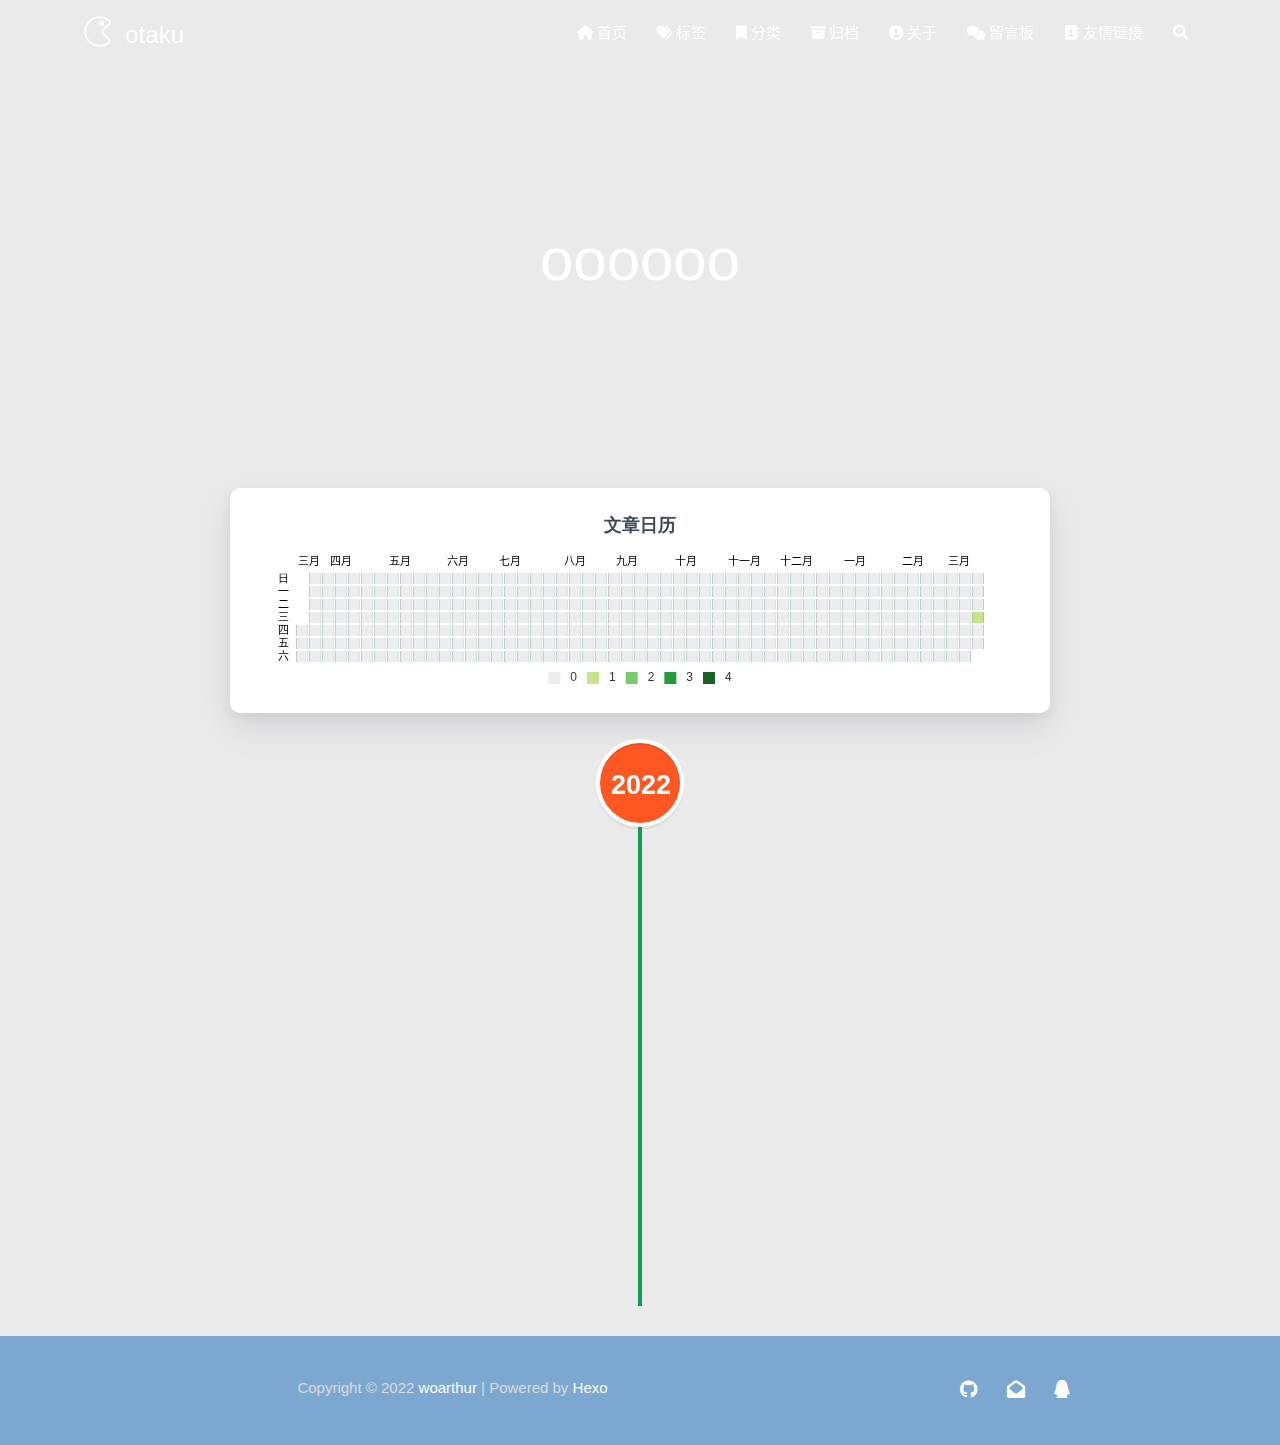
==== archives/2022/index.html @ 7a1c5acf "Site updated: 2022-03-25 01:30:58" ====
<!DOCTYPE HTML>
<html lang="zh-CN">


<head>
    <meta charset="utf-8">
    <meta name="keywords" content="归档: 2022, otaku">
    <meta name="description" content="otaku">
    <meta http-equiv="X-UA-Compatible" content="IE=edge">
    <meta name="viewport" content="width=device-width, initial-scale=1.0, user-scalable=no">
    <meta name="renderer" content="webkit|ie-stand|ie-comp">
    <meta name="mobile-web-app-capable" content="yes">
    <meta name="format-detection" content="telephone=no">
    <meta name="apple-mobile-web-app-capable" content="yes">
    <meta name="apple-mobile-web-app-status-bar-style" content="black-translucent">
    <meta name="referrer" content="no-referrer-when-downgrade">
    <!-- Global site tag (gtag.js) - Google Analytics -->


    <title>归档: 2022 | otaku</title>
    <link rel="icon" type="image/png" href="/favicon.png">

    <link rel="stylesheet" type="text/css" href="/libs/awesome/css/all.min.css">
    <link rel="stylesheet" type="text/css" href="/libs/materialize/materialize.min.css">
    <link rel="stylesheet" type="text/css" href="/libs/aos/aos.css">
    <link rel="stylesheet" type="text/css" href="/libs/animate/animate.min.css">
    <link rel="stylesheet" type="text/css" href="/libs/lightGallery/css/lightgallery.min.css">
    <link rel="stylesheet" type="text/css" href="/css/matery.css">
    <link rel="stylesheet" type="text/css" href="/css/my.css">

    <script src="/libs/jquery/jquery-3.6.0.min.js"></script>

<meta name="generator" content="Hexo 6.1.0"></head>




<body>
    <header class="navbar-fixed">
    <nav id="headNav" class="bg-color nav-transparent">
        <div id="navContainer" class="nav-wrapper container">
            <div class="brand-logo">
                <a href="/" class="waves-effect waves-light">
                    
                    <img src="/medias/logo.png" class="logo-img" alt="LOGO">
                    
                    <span class="logo-span">otaku</span>
                </a>
            </div>
            

<a href="#" data-target="mobile-nav" class="sidenav-trigger button-collapse"><i class="fas fa-bars"></i></a>

<ul class="right nav-menu">
  
  <li class="hide-on-med-and-down nav-item">
    
    <a href="/" class="waves-effect waves-light">
      
      <i class="fas fa-home" style="zoom: 0.6;"></i>
      
      <span>首页</span>
    </a>
    
  </li>
  
  <li class="hide-on-med-and-down nav-item">
    
    <a href="/tags" class="waves-effect waves-light">
      
      <i class="fas fa-tags" style="zoom: 0.6;"></i>
      
      <span>标签</span>
    </a>
    
  </li>
  
  <li class="hide-on-med-and-down nav-item">
    
    <a href="/categories" class="waves-effect waves-light">
      
      <i class="fas fa-bookmark" style="zoom: 0.6;"></i>
      
      <span>分类</span>
    </a>
    
  </li>
  
  <li class="hide-on-med-and-down nav-item">
    
    <a href="/archives" class="waves-effect waves-light">
      
      <i class="fas fa-archive" style="zoom: 0.6;"></i>
      
      <span>归档</span>
    </a>
    
  </li>
  
  <li class="hide-on-med-and-down nav-item">
    
    <a href="/about" class="waves-effect waves-light">
      
      <i class="fas fa-user-circle" style="zoom: 0.6;"></i>
      
      <span>关于</span>
    </a>
    
  </li>
  
  <li class="hide-on-med-and-down nav-item">
    
    <a href="/contact" class="waves-effect waves-light">
      
      <i class="fas fa-comments" style="zoom: 0.6;"></i>
      
      <span>留言板</span>
    </a>
    
  </li>
  
  <li class="hide-on-med-and-down nav-item">
    
    <a href="/friends" class="waves-effect waves-light">
      
      <i class="fas fa-address-book" style="zoom: 0.6;"></i>
      
      <span>友情链接</span>
    </a>
    
  </li>
  
  <li>
    <a href="#searchModal" class="modal-trigger waves-effect waves-light">
      <i id="searchIcon" class="fas fa-search" title="搜索" style="zoom: 0.85;"></i>
    </a>
  </li>
</ul>


<div id="mobile-nav" class="side-nav sidenav">

    <div class="mobile-head bg-color">
        
        <img src="/medias/logo.png" class="logo-img circle responsive-img">
        
        <div class="logo-name">otaku</div>
        <div class="logo-desc">
            
            Never really desperate, only the lost of the soul.
            
        </div>
    </div>

    <ul class="menu-list mobile-menu-list">
        
        <li class="m-nav-item">
	  
		<a href="/" class="waves-effect waves-light">
			
			    <i class="fa-fw fas fa-home"></i>
			
			首页
		</a>
          
        </li>
        
        <li class="m-nav-item">
	  
		<a href="/tags" class="waves-effect waves-light">
			
			    <i class="fa-fw fas fa-tags"></i>
			
			标签
		</a>
          
        </li>
        
        <li class="m-nav-item">
	  
		<a href="/categories" class="waves-effect waves-light">
			
			    <i class="fa-fw fas fa-bookmark"></i>
			
			分类
		</a>
          
        </li>
        
        <li class="m-nav-item">
	  
		<a href="/archives" class="waves-effect waves-light">
			
			    <i class="fa-fw fas fa-archive"></i>
			
			归档
		</a>
          
        </li>
        
        <li class="m-nav-item">
	  
		<a href="/about" class="waves-effect waves-light">
			
			    <i class="fa-fw fas fa-user-circle"></i>
			
			关于
		</a>
          
        </li>
        
        <li class="m-nav-item">
	  
		<a href="/contact" class="waves-effect waves-light">
			
			    <i class="fa-fw fas fa-comments"></i>
			
			留言板
		</a>
          
        </li>
        
        <li class="m-nav-item">
	  
		<a href="/friends" class="waves-effect waves-light">
			
			    <i class="fa-fw fas fa-address-book"></i>
			
			友情链接
		</a>
          
        </li>
        
        
        <li><div class="divider"></div></li>
        <li>
            <a href="https://github.com/blinkfox/hexo-theme-matery" class="waves-effect waves-light" target="_blank">
                <i class="fab fa-github-square fa-fw"></i>Fork Me
            </a>
        </li>
        
    </ul>
</div>


        </div>

        
            <style>
    .nav-transparent .github-corner {
        display: none !important;
    }

    .github-corner {
        position: absolute;
        z-index: 10;
        top: 0;
        right: 0;
        border: 0;
        transform: scale(1.1);
    }

    .github-corner svg {
        color: #0f9d58;
        fill: #fff;
        height: 64px;
        width: 64px;
    }

    .github-corner:hover .octo-arm {
        animation: a 0.56s ease-in-out;
    }

    .github-corner .octo-arm {
        animation: none;
    }

    @keyframes a {
        0%,
        to {
            transform: rotate(0);
        }
        20%,
        60% {
            transform: rotate(-25deg);
        }
        40%,
        80% {
            transform: rotate(10deg);
        }
    }
</style>

<a href="https://github.com/blinkfox/hexo-theme-matery" class="github-corner tooltipped hide-on-med-and-down" target="_blank"
   data-tooltip="Fork Me" data-position="left" data-delay="50">
    <svg viewBox="0 0 250 250" aria-hidden="true">
        <path d="M0,0 L115,115 L130,115 L142,142 L250,250 L250,0 Z"></path>
        <path d="M128.3,109.0 C113.8,99.7 119.0,89.6 119.0,89.6 C122.0,82.7 120.5,78.6 120.5,78.6 C119.2,72.0 123.4,76.3 123.4,76.3 C127.3,80.9 125.5,87.3 125.5,87.3 C122.9,97.6 130.6,101.9 134.4,103.2"
              fill="currentColor" style="transform-origin: 130px 106px;" class="octo-arm"></path>
        <path d="M115.0,115.0 C114.9,115.1 118.7,116.5 119.8,115.4 L133.7,101.6 C136.9,99.2 139.9,98.4 142.2,98.6 C133.8,88.0 127.5,74.4 143.8,58.0 C148.5,53.4 154.0,51.2 159.7,51.0 C160.3,49.4 163.2,43.6 171.4,40.1 C171.4,40.1 176.1,42.5 178.8,56.2 C183.1,58.6 187.2,61.8 190.9,65.4 C194.5,69.0 197.7,73.2 200.1,77.6 C213.8,80.2 216.3,84.9 216.3,84.9 C212.7,93.1 206.9,96.0 205.4,96.6 C205.1,102.4 203.0,107.8 198.3,112.5 C181.9,128.9 168.3,122.5 157.7,114.1 C157.9,116.9 156.7,120.9 152.7,124.9 L141.0,136.5 C139.8,137.7 141.6,141.9 141.8,141.8 Z"
              fill="currentColor" class="octo-body"></path>
    </svg>
</a>
        
    </nav>

</header>

    <div class="bg-cover pd-header about-cover">
    <div class="container">
    <div class="row">
    <div class="col s10 offset-s1 m8 offset-m2 l8 offset-l2">
        <div class="brand">
            <div class="title center-align">
                
                oooooo
                
            </div>

            <div class="description center-align">
                
                <span id="subtitle"></span>
                <script src="https://cdn.jsdelivr.net/npm/typed.js@2.0.11"></script>
                <script>
                    var typed = new Typed("#subtitle", {
                        strings: [ 
                            
                                "相信的心就是你的魔法",
                            
                                "信じる心があなたの魔法",
                            
                        ],
                        startDelay: 300,
                        typeSpeed: 100,
                        loop: true,
                        backSpeed: 50,
                        showCursor: true
                    });
                </script>
                
            </div>
        </div>
    </div>
</div>


<script>
    // 每天切换 banner 图.  Switch banner image every day.
    var bannerUrl = "/medias/banner/" + new Date().getDay() + '.png';
    $('.bg-cover').css('background-image', 'url(' + bannerUrl + ')');
</script>


    </div>
</div>

<main class="content">

    
    <div class="container archive-calendar">
    <div class="card">
        <div id="post-calendar" class="card-content"></div>
    </div>
</div>

<script type="text/javascript" src="/libs/echarts/echarts.min.js"></script>
<script type="text/javascript">
    let myChart = echarts.init(document.getElementById('post-calendar'));

    

    let option = {
        title: {
            top: 0,
            text: '文章日历',
            left: 'center',
            textStyle: {
                color: '#3C4858'
            }
        },
        tooltip: {
            padding: 10,
            backgroundColor: '#555',
            borderColor: '#777',
            borderWidth: 1,
            formatter: function (obj) {
                var value = obj.value;
                return '<div style="font-size: 14px;">' + value[0] + '：' + value[1] + '</div>';
            }
        },
        visualMap: {
            show: true,
            showLabel: true,
            categories: [0, 1, 2, 3, 4],
            calculable: true,
            inRange: {
                symbol: 'rect',
                color: ['#ebedf0', '#c6e48b', '#7bc96f', '#239a3b', '#196127']
            },
            itemWidth: 12,
            itemHeight: 12,
            orient: 'horizontal',
            left: 'center',
            bottom: 0
        },
        calendar: [{
            left: 'center',
            range: ["2021-03-25", "2022-03-25"],
            cellSize: [13, 13],
            splitLine: {
                show: false
            },
            itemStyle: {
                color: '#196127',
                borderColor: '#fff',
                borderWidth: 2
            },
            yearLabel: {
                show: false
            },
            monthLabel: {
                nameMap: 'cn',
                fontSize: 11
            },
            dayLabel: {
                formatter: '{start}  1st',
                nameMap: 'cn',
                fontSize: 11
            }
        }],
        series: [{
            type: 'heatmap',
            coordinateSystem: 'calendar',
            calendarIndex: 0,
            data: [["2021-03-25", 0], ["2021-03-26", 0], ["2021-03-27", 0], ["2021-03-28", 0], ["2021-03-29", 0], ["2021-03-30", 0], ["2021-03-31", 0], ["2021-04-01", 0], ["2021-04-02", 0], ["2021-04-03", 0], ["2021-04-04", 0], ["2021-04-05", 0], ["2021-04-06", 0], ["2021-04-07", 0], ["2021-04-08", 0], ["2021-04-09", 0], ["2021-04-10", 0], ["2021-04-11", 0], ["2021-04-12", 0], ["2021-04-13", 0], ["2021-04-14", 0], ["2021-04-15", 0], ["2021-04-16", 0], ["2021-04-17", 0], ["2021-04-18", 0], ["2021-04-19", 0], ["2021-04-20", 0], ["2021-04-21", 0], ["2021-04-22", 0], ["2021-04-23", 0], ["2021-04-24", 0], ["2021-04-25", 0], ["2021-04-26", 0], ["2021-04-27", 0], ["2021-04-28", 0], ["2021-04-29", 0], ["2021-04-30", 0], ["2021-05-01", 0], ["2021-05-02", 0], ["2021-05-03", 0], ["2021-05-04", 0], ["2021-05-05", 0], ["2021-05-06", 0], ["2021-05-07", 0], ["2021-05-08", 0], ["2021-05-09", 0], ["2021-05-10", 0], ["2021-05-11", 0], ["2021-05-12", 0], ["2021-05-13", 0], ["2021-05-14", 0], ["2021-05-15", 0], ["2021-05-16", 0], ["2021-05-17", 0], ["2021-05-18", 0], ["2021-05-19", 0], ["2021-05-20", 0], ["2021-05-21", 0], ["2021-05-22", 0], ["2021-05-23", 0], ["2021-05-24", 0], ["2021-05-25", 0], ["2021-05-26", 0], ["2021-05-27", 0], ["2021-05-28", 0], ["2021-05-29", 0], ["2021-05-30", 0], ["2021-05-31", 0], ["2021-06-01", 0], ["2021-06-02", 0], ["2021-06-03", 0], ["2021-06-04", 0], ["2021-06-05", 0], ["2021-06-06", 0], ["2021-06-07", 0], ["2021-06-08", 0], ["2021-06-09", 0], ["2021-06-10", 0], ["2021-06-11", 0], ["2021-06-12", 0], ["2021-06-13", 0], ["2021-06-14", 0], ["2021-06-15", 0], ["2021-06-16", 0], ["2021-06-17", 0], ["2021-06-18", 0], ["2021-06-19", 0], ["2021-06-20", 0], ["2021-06-21", 0], ["2021-06-22", 0], ["2021-06-23", 0], ["2021-06-24", 0], ["2021-06-25", 0], ["2021-06-26", 0], ["2021-06-27", 0], ["2021-06-28", 0], ["2021-06-29", 0], ["2021-06-30", 0], ["2021-07-01", 0], ["2021-07-02", 0], ["2021-07-03", 0], ["2021-07-04", 0], ["2021-07-05", 0], ["2021-07-06", 0], ["2021-07-07", 0], ["2021-07-08", 0], ["2021-07-09", 0], ["2021-07-10", 0], ["2021-07-11", 0], ["2021-07-12", 0], ["2021-07-13", 0], ["2021-07-14", 0], ["2021-07-15", 0], ["2021-07-16", 0], ["2021-07-17", 0], ["2021-07-18", 0], ["2021-07-19", 0], ["2021-07-20", 0], ["2021-07-21", 0], ["2021-07-22", 0], ["2021-07-23", 0], ["2021-07-24", 0], ["2021-07-25", 0], ["2021-07-26", 0], ["2021-07-27", 0], ["2021-07-28", 0], ["2021-07-29", 0], ["2021-07-30", 0], ["2021-07-31", 0], ["2021-08-01", 0], ["2021-08-02", 0], ["2021-08-03", 0], ["2021-08-04", 0], ["2021-08-05", 0], ["2021-08-06", 0], ["2021-08-07", 0], ["2021-08-08", 0], ["2021-08-09", 0], ["2021-08-10", 0], ["2021-08-11", 0], ["2021-08-12", 0], ["2021-08-13", 0], ["2021-08-14", 0], ["2021-08-15", 0], ["2021-08-16", 0], ["2021-08-17", 0], ["2021-08-18", 0], ["2021-08-19", 0], ["2021-08-20", 0], ["2021-08-21", 0], ["2021-08-22", 0], ["2021-08-23", 0], ["2021-08-24", 0], ["2021-08-25", 0], ["2021-08-26", 0], ["2021-08-27", 0], ["2021-08-28", 0], ["2021-08-29", 0], ["2021-08-30", 0], ["2021-08-31", 0], ["2021-09-01", 0], ["2021-09-02", 0], ["2021-09-03", 0], ["2021-09-04", 0], ["2021-09-05", 0], ["2021-09-06", 0], ["2021-09-07", 0], ["2021-09-08", 0], ["2021-09-09", 0], ["2021-09-10", 0], ["2021-09-11", 0], ["2021-09-12", 0], ["2021-09-13", 0], ["2021-09-14", 0], ["2021-09-15", 0], ["2021-09-16", 0], ["2021-09-17", 0], ["2021-09-18", 0], ["2021-09-19", 0], ["2021-09-20", 0], ["2021-09-21", 0], ["2021-09-22", 0], ["2021-09-23", 0], ["2021-09-24", 0], ["2021-09-25", 0], ["2021-09-26", 0], ["2021-09-27", 0], ["2021-09-28", 0], ["2021-09-29", 0], ["2021-09-30", 0], ["2021-10-01", 0], ["2021-10-02", 0], ["2021-10-03", 0], ["2021-10-04", 0], ["2021-10-05", 0], ["2021-10-06", 0], ["2021-10-07", 0], ["2021-10-08", 0], ["2021-10-09", 0], ["2021-10-10", 0], ["2021-10-11", 0], ["2021-10-12", 0], ["2021-10-13", 0], ["2021-10-14", 0], ["2021-10-15", 0], ["2021-10-16", 0], ["2021-10-17", 0], ["2021-10-18", 0], ["2021-10-19", 0], ["2021-10-20", 0], ["2021-10-21", 0], ["2021-10-22", 0], ["2021-10-23", 0], ["2021-10-24", 0], ["2021-10-25", 0], ["2021-10-26", 0], ["2021-10-27", 0], ["2021-10-28", 0], ["2021-10-29", 0], ["2021-10-30", 0], ["2021-10-31", 0], ["2021-11-01", 0], ["2021-11-02", 0], ["2021-11-03", 0], ["2021-11-04", 0], ["2021-11-05", 0], ["2021-11-06", 0], ["2021-11-07", 0], ["2021-11-08", 0], ["2021-11-09", 0], ["2021-11-10", 0], ["2021-11-11", 0], ["2021-11-12", 0], ["2021-11-13", 0], ["2021-11-14", 0], ["2021-11-15", 0], ["2021-11-16", 0], ["2021-11-17", 0], ["2021-11-18", 0], ["2021-11-19", 0], ["2021-11-20", 0], ["2021-11-21", 0], ["2021-11-22", 0], ["2021-11-23", 0], ["2021-11-24", 0], ["2021-11-25", 0], ["2021-11-26", 0], ["2021-11-27", 0], ["2021-11-28", 0], ["2021-11-29", 0], ["2021-11-30", 0], ["2021-12-01", 0], ["2021-12-02", 0], ["2021-12-03", 0], ["2021-12-04", 0], ["2021-12-05", 0], ["2021-12-06", 0], ["2021-12-07", 0], ["2021-12-08", 0], ["2021-12-09", 0], ["2021-12-10", 0], ["2021-12-11", 0], ["2021-12-12", 0], ["2021-12-13", 0], ["2021-12-14", 0], ["2021-12-15", 0], ["2021-12-16", 0], ["2021-12-17", 0], ["2021-12-18", 0], ["2021-12-19", 0], ["2021-12-20", 0], ["2021-12-21", 0], ["2021-12-22", 0], ["2021-12-23", 0], ["2021-12-24", 0], ["2021-12-25", 0], ["2021-12-26", 0], ["2021-12-27", 0], ["2021-12-28", 0], ["2021-12-29", 0], ["2021-12-30", 0], ["2021-12-31", 0], ["2022-01-01", 0], ["2022-01-02", 0], ["2022-01-03", 0], ["2022-01-04", 0], ["2022-01-05", 0], ["2022-01-06", 0], ["2022-01-07", 0], ["2022-01-08", 0], ["2022-01-09", 0], ["2022-01-10", 0], ["2022-01-11", 0], ["2022-01-12", 0], ["2022-01-13", 0], ["2022-01-14", 0], ["2022-01-15", 0], ["2022-01-16", 0], ["2022-01-17", 0], ["2022-01-18", 0], ["2022-01-19", 0], ["2022-01-20", 0], ["2022-01-21", 0], ["2022-01-22", 0], ["2022-01-23", 0], ["2022-01-24", 0], ["2022-01-25", 0], ["2022-01-26", 0], ["2022-01-27", 0], ["2022-01-28", 0], ["2022-01-29", 0], ["2022-01-30", 0], ["2022-01-31", 0], ["2022-02-01", 0], ["2022-02-02", 0], ["2022-02-03", 0], ["2022-02-04", 0], ["2022-02-05", 0], ["2022-02-06", 0], ["2022-02-07", 0], ["2022-02-08", 0], ["2022-02-09", 0], ["2022-02-10", 0], ["2022-02-11", 0], ["2022-02-12", 0], ["2022-02-13", 0], ["2022-02-14", 0], ["2022-02-15", 0], ["2022-02-16", 0], ["2022-02-17", 0], ["2022-02-18", 0], ["2022-02-19", 0], ["2022-02-20", 0], ["2022-02-21", 0], ["2022-02-22", 0], ["2022-02-23", 0], ["2022-02-24", 0], ["2022-02-25", 0], ["2022-02-26", 0], ["2022-02-27", 0], ["2022-02-28", 0], ["2022-03-01", 0], ["2022-03-02", 0], ["2022-03-03", 0], ["2022-03-04", 0], ["2022-03-05", 0], ["2022-03-06", 0], ["2022-03-07", 0], ["2022-03-08", 0], ["2022-03-09", 0], ["2022-03-10", 0], ["2022-03-11", 0], ["2022-03-12", 0], ["2022-03-13", 0], ["2022-03-14", 0], ["2022-03-15", 0], ["2022-03-16", 0], ["2022-03-17", 0], ["2022-03-18", 0], ["2022-03-19", 0], ["2022-03-20", 0], ["2022-03-21", 0], ["2022-03-22", 0], ["2022-03-23", 1], ["2022-03-24", 0], ["2022-03-25", 0]]
        }]

    };

    myChart.setOption(option);
</script>

    

    

    <div id="cd-timeline" class="container">
        
        <div class="cd-timeline-block">

            
            
            
            <div class="cd-timeline-img year" data-aos="zoom-in-up">
                <a href="/archives/2022">2022</a>
            </div>
            

            
            
            
            <div class="cd-timeline-img month" data-aos="zoom-in-up">
                <a href="/archives/2022/03">03</a>
            </div>
            

            
            <div class="cd-timeline-img day" data-aos="zoom-in-up">
                <span>23</span>
            </div>
            <article class="cd-timeline-content" data-aos="fade-up">
                <div class="article col s12 m6">
                    <div class="card">
                        <a href="/2022/03/23/hello-world/">
                            <div class="card-image">
                                
                                
                                <img src="/medias/featureimages/12.png" class="responsive-img" alt="Hello World">
                                
                                <span class="card-title">Hello World</span>
                            </div>
                        </a>
                        <div class="card-content article-content">
                            <div class="summary block-with-text">
                                
                                    Welcome to Hexo! This is your very first post. Check documentation for more info. If you get any problems when using Hex
                                
                            </div>
                            <div class="publish-info">
                                <span class="publish-date">
                                    <i class="far fa-clock fa-fw icon-date"></i>2022-03-23
                                </span>
                                <span class="publish-author">
                                    
                                    <i class="fas fa-user fa-fw"></i>
                                    woarthur
                                    
                                </span>
                            </div>
                        </div>

                        
                    </div>
                </div>
            </article>
        </div>
        
    </div>

</main>




    <footer class="page-footer bg-color">
    
        <link rel="stylesheet" href="/libs/aplayer/APlayer.min.css">
<style>
    .aplayer .aplayer-lrc p {
        
        display: none;
        
        font-size: 12px;
        font-weight: 700;
        line-height: 16px !important;
    }

    .aplayer .aplayer-lrc p.aplayer-lrc-current {
        
        display: none;
        
        font-size: 15px;
        color: #42b983;
    }

    
    .aplayer.aplayer-fixed.aplayer-narrow .aplayer-body {
        left: -66px !important;
    }

    .aplayer.aplayer-fixed.aplayer-narrow .aplayer-body:hover {
        left: 0px !important;
    }

    
</style>
<div class="">
    
    <div class="row">
        <meting-js class="col l8 offset-l2 m10 offset-m1 s12"
                   server="netease"
                   type="playlist"
                   id="503838841"
                   fixed='true'
                   autoplay='false'
                   theme='#42b983'
                   loop='all'
                   order='random'
                   preload='auto'
                   volume='0.7'
                   list-folded='true'
        >
        </meting-js>
    </div>
</div>

<script src="/libs/aplayer/APlayer.min.js"></script>
<script src="/libs/aplayer/Meting.min.js"></script>

    

    <div class="container row center-align"
         style="margin-bottom: 0px !important;">
        <div class="col s12 m8 l8 copy-right">
            Copyright&nbsp;&copy;
            
                <span id="year">2022</span>
            
            <a href="/about" target="_blank">woarthur</a>
            |&nbsp;Powered by&nbsp;<a href="https://hexo.io/" target="_blank">Hexo</a>
            <br>

            
 
            <br>

            <!-- 运行天数提醒. -->
            
            <br>
            
        </div>
        <div class="col s12 m4 l4 social-link ">
    <a href="https://github.com/woarthur" class="tooltipped" target="_blank" data-tooltip="访问我的GitHub" data-position="top" data-delay="50">
        <i class="fab fa-github"></i>
    </a>



    <a href="mailto:20231106@buaa.edu.cn" class="tooltipped" target="_blank" data-tooltip="邮件联系我" data-position="top" data-delay="50">
        <i class="fas fa-envelope-open"></i>
    </a>







    <a href="tencent://AddContact/?fromId=50&fromSubId=1&subcmd=all&uin=3341540696" class="tooltipped" target="_blank" data-tooltip="QQ联系我: 3341540696" data-position="top" data-delay="50">
        <i class="fab fa-qq"></i>
    </a>







</div>
    </div>
</footer>

<div class="progress-bar"></div>


    <!-- 搜索遮罩框 -->
<div id="searchModal" class="modal">
    <div class="modal-content">
        <div class="search-header">
            <span class="title"><i class="fas fa-search"></i>&nbsp;&nbsp;搜索</span>
            <input type="search" id="searchInput" name="s" placeholder="请输入搜索的关键字"
                   class="search-input">
        </div>
        <div id="searchResult"></div>
    </div>
</div>

<script type="text/javascript">
$(function () {
    var searchFunc = function (path, search_id, content_id) {
        'use strict';
        $.ajax({
            url: path,
            dataType: "xml",
            success: function (xmlResponse) {
                // get the contents from search data
                var datas = $("entry", xmlResponse).map(function () {
                    return {
                        title: $("title", this).text(),
                        content: $("content", this).text(),
                        url: $("url", this).text()
                    };
                }).get();
                var $input = document.getElementById(search_id);
                var $resultContent = document.getElementById(content_id);
                $input.addEventListener('input', function () {
                    var str = '<ul class=\"search-result-list\">';
                    var keywords = this.value.trim().toLowerCase().split(/[\s\-]+/);
                    $resultContent.innerHTML = "";
                    if (this.value.trim().length <= 0) {
                        return;
                    }
                    // perform local searching
                    datas.forEach(function (data) {
                        var isMatch = true;
                        var data_title = data.title.trim().toLowerCase();
                        var data_content = data.content.trim().replace(/<[^>]+>/g, "").toLowerCase();
                        var data_url = data.url;
                        data_url = data_url.indexOf('/') === 0 ? data.url : '/' + data_url;
                        var index_title = -1;
                        var index_content = -1;
                        var first_occur = -1;
                        // only match artiles with not empty titles and contents
                        if (data_title !== '' && data_content !== '') {
                            keywords.forEach(function (keyword, i) {
                                index_title = data_title.indexOf(keyword);
                                index_content = data_content.indexOf(keyword);
                                if (index_title < 0 && index_content < 0) {
                                    isMatch = false;
                                } else {
                                    if (index_content < 0) {
                                        index_content = 0;
                                    }
                                    if (i === 0) {
                                        first_occur = index_content;
                                    }
                                }
                            });
                        }
                        // show search results
                        if (isMatch) {
                            str += "<li><a href='" + data_url + "' class='search-result-title'>" + data_title + "</a>";
                            var content = data.content.trim().replace(/<[^>]+>/g, "");
                            if (first_occur >= 0) {
                                // cut out 100 characters
                                var start = first_occur - 20;
                                var end = first_occur + 80;
                                if (start < 0) {
                                    start = 0;
                                }
                                if (start === 0) {
                                    end = 100;
                                }
                                if (end > content.length) {
                                    end = content.length;
                                }
                                var match_content = content.substr(start, end);
                                // highlight all keywords
                                keywords.forEach(function (keyword) {
                                    var regS = new RegExp(keyword, "gi");
                                    match_content = match_content.replace(regS, "<em class=\"search-keyword\">" + keyword + "</em>");
                                });

                                str += "<p class=\"search-result\">" + match_content + "...</p>"
                            }
                            str += "</li>";
                        }
                    });
                    str += "</ul>";
                    $resultContent.innerHTML = str;
                });
            }
        });
    };

    searchFunc('/search.xml', 'searchInput', 'searchResult');
});
</script>

    <!-- 回到顶部按钮 -->
<div id="backTop" class="top-scroll">
    <a class="btn-floating btn-large waves-effect waves-light" href="#!">
        <i class="fas fa-arrow-up"></i>
    </a>
</div>


    <script src="/libs/materialize/materialize.min.js"></script>
    <script src="/libs/masonry/masonry.pkgd.min.js"></script>
    <script src="/libs/aos/aos.js"></script>
    <script src="/libs/scrollprogress/scrollProgress.min.js"></script>
    <script src="/libs/lightGallery/js/lightgallery-all.min.js"></script>
    <script src="/js/matery.js"></script>

    

    

    <!-- 雪花特效 -->
    

    <!-- 鼠标星星特效 -->
    

     
        <script src="https://ssl.captcha.qq.com/TCaptcha.js"></script>
        <script src="/libs/others/TencentCaptcha.js"></script>
        <button id="TencentCaptcha" data-appid="xxxxxxxxxx" data-cbfn="callback" type="button" hidden></button>
    

    <!-- Baidu Analytics -->

    <!-- Baidu Push -->

<script>
    (function () {
        var bp = document.createElement('script');
        var curProtocol = window.location.protocol.split(':')[0];
        if (curProtocol === 'https') {
            bp.src = 'https://zz.bdstatic.com/linksubmit/push.js';
        } else {
            bp.src = 'http://push.zhanzhang.baidu.com/push.js';
        }
        var s = document.getElementsByTagName("script")[0];
        s.parentNode.insertBefore(bp, s);
    })();
</script>

    
    
    <script async src="/libs/others/busuanzi.pure.mini.js"></script>
    

    

    

    <!--腾讯兔小巢-->
    
    

    

    

    
    <script src="/libs/instantpage/instantpage.js" type="module"></script>
    

</body>

</html>
---- libs/lightGallery/css/lightgallery.min.css ----
@font-face{font-family:lg;src:url(../fonts/lg.ttf?22t19m) format("truetype"),url(../fonts/lg.woff?22t19m) format("woff"),url(../fonts/lg.svg?22t19m#lg) format("svg");font-weight:400;font-style:normal;font-display:block}.lg-icon{font-family:lg!important;speak:never;font-style:normal;font-weight:400;font-variant:normal;text-transform:none;line-height:1;-webkit-font-smoothing:antialiased;-moz-osx-font-smoothing:grayscale}.lg-actions .lg-next,.lg-actions .lg-prev{background-color:rgba(0,0,0,.45);border-radius:2px;color:#999;cursor:pointer;display:block;font-size:22px;margin-top:-10px;padding:8px 10px 9px;position:absolute;top:50%;z-index:1080;border:none;outline:0}.lg-actions .lg-next.disabled,.lg-actions .lg-prev.disabled{pointer-events:none;opacity:.5}.lg-actions .lg-next:hover,.lg-actions .lg-prev:hover{color:#FFF}.lg-actions .lg-next{right:20px}.lg-actions .lg-next:before{content:"\e095"}.lg-actions .lg-prev{left:20px}.lg-actions .lg-prev:after{content:"\e094"}@-webkit-keyframes lg-right-end{0%,100%{left:0}50%{left:-30px}}@-moz-keyframes lg-right-end{0%,100%{left:0}50%{left:-30px}}@-ms-keyframes lg-right-end{0%,100%{left:0}50%{left:-30px}}@keyframes lg-right-end{0%,100%{left:0}50%{left:-30px}}@-webkit-keyframes lg-left-end{0%,100%{left:0}50%{left:30px}}@-moz-keyframes lg-left-end{0%,100%{left:0}50%{left:30px}}@-ms-keyframes lg-left-end{0%,100%{left:0}50%{left:30px}}@keyframes lg-left-end{0%,100%{left:0}50%{left:30px}}.lg-outer.lg-right-end .lg-object{-webkit-animation:lg-right-end .3s;-o-animation:lg-right-end .3s;animation:lg-right-end .3s;position:relative}.lg-outer.lg-left-end .lg-object{-webkit-animation:lg-left-end .3s;-o-animation:lg-left-end .3s;animation:lg-left-end .3s;position:relative}.lg-toolbar{z-index:1082;left:0;position:absolute;top:0;width:100%;background-color:rgba(0,0,0,.45)}.lg-toolbar .lg-icon{color:#999;cursor:pointer;float:right;font-size:24px;height:47px;line-height:27px;padding:10px 0;text-align:center;width:50px;text-decoration:none!important;outline:0;background:0 0;border:none;box-shadow:none;-webkit-transition:color .2s linear;-o-transition:color .2s linear;transition:color .2s linear}.lg-toolbar .lg-icon:hover{color:#FFF}.lg-toolbar .lg-close:after{content:"\e070"}.lg-toolbar .lg-download:after{content:"\e0f2"}.lg-sub-html{background-color:rgba(0,0,0,.45);bottom:0;color:#EEE;font-size:16px;left:0;padding:10px 40px;position:fixed;right:0;text-align:center;z-index:1080}.lg-sub-html h4{margin:0;font-size:13px;font-weight:700}.lg-sub-html p{font-size:12px;margin:5px 0 0}#lg-counter{color:#999;display:inline-block;font-size:16px;padding-left:20px;padding-top:12px;vertical-align:middle}.lg-next,.lg-prev,.lg-toolbar{opacity:1;-webkit-transition:-webkit-transform .35s cubic-bezier(0,0,.25,1) 0s,opacity .35s cubic-bezier(0,0,.25,1) 0s,color .2s linear;-moz-transition:-moz-transform .35s cubic-bezier(0,0,.25,1) 0s,opacity .35s cubic-bezier(0,0,.25,1) 0s,color .2s linear;-o-transition:-o-transform .35s cubic-bezier(0,0,.25,1) 0s,opacity .35s cubic-bezier(0,0,.25,1) 0s,color .2s linear;transition:transform .35s cubic-bezier(0,0,.25,1) 0s,opacity .35s cubic-bezier(0,0,.25,1) 0s,color .2s linear}.lg-hide-items .lg-prev{opacity:0;-webkit-transform:translate3d(-10px,0,0);transform:translate3d(-10px,0,0)}.lg-hide-items .lg-next{opacity:0;-webkit-transform:translate3d(10px,0,0);transform:translate3d(10px,0,0)}.lg-hide-items .lg-toolbar{opacity:0;-webkit-transform:translate3d(0,-10px,0);transform:translate3d(0,-10px,0)}body:not(.lg-from-hash) .lg-outer.lg-start-zoom .lg-object{-webkit-transform:scale3d(.5,.5,.5);transform:scale3d(.5,.5,.5);opacity:0;-webkit-transition:-webkit-transform 250ms cubic-bezier(0,0,.25,1) 0s,opacity 250ms cubic-bezier(0,0,.25,1)!important;-moz-transition:-moz-transform 250ms cubic-bezier(0,0,.25,1) 0s,opacity 250ms cubic-bezier(0,0,.25,1)!important;-o-transition:-o-transform 250ms cubic-bezier(0,0,.25,1) 0s,opacity 250ms cubic-bezier(0,0,.25,1)!important;transition:transform 250ms cubic-bezier(0,0,.25,1) 0s,opacity 250ms cubic-bezier(0,0,.25,1)!important;-webkit-transform-origin:50% 50%;-moz-transform-origin:50% 50%;-ms-transform-origin:50% 50%;transform-origin:50% 50%}body:not(.lg-from-hash) .lg-outer.lg-start-zoom .lg-item.lg-complete .lg-object{-webkit-transform:scale3d(1,1,1);transform:scale3d(1,1,1);opacity:1}.lg-outer .lg-thumb-outer{background-color:#0D0A0A;bottom:0;position:absolute;width:100%;z-index:1080;max-height:350px;-webkit-transform:translate3d(0,100%,0);transform:translate3d(0,100%,0);-webkit-transition:-webkit-transform .25s cubic-bezier(0,0,.25,1) 0s;-moz-transition:-moz-transform .25s cubic-bezier(0,0,.25,1) 0s;-o-transition:-o-transform .25s cubic-bezier(0,0,.25,1) 0s;transition:transform .25s cubic-bezier(0,0,.25,1) 0s}.lg-outer .lg-thumb-outer.lg-grab .lg-thumb-item{cursor:-webkit-grab;cursor:-moz-grab;cursor:-o-grab;cursor:-ms-grab;cursor:grab}.lg-outer .lg-thumb-outer.lg-grabbing .lg-thumb-item{cursor:move;cursor:-webkit-grabbing;cursor:-moz-grabbing;cursor:-o-grabbing;cursor:-ms-grabbing;cursor:grabbing}.lg-outer .lg-thumb-outer.lg-dragging .lg-thumb{-webkit-transition-duration:0s!important;transition-duration:0s!important}.lg-outer.lg-thumb-open .lg-thumb-outer{-webkit-transform:translate3d(0,0,0);transform:translate3d(0,0,0)}.lg-outer .lg-thumb{padding:10px 0;height:100%;margin-bottom:-5px}.lg-outer .lg-thumb-item{cursor:pointer;float:left;overflow:hidden;height:100%;border:2px solid #FFF;border-radius:4px;margin-bottom:5px}@media (min-width:1025px){.lg-outer .lg-thumb-item{-webkit-transition:border-color .25s ease;-o-transition:border-color .25s ease;transition:border-color .25s ease}}.lg-outer .lg-thumb-item.active,.lg-outer .lg-thumb-item:hover{border-color:#a90707}.lg-outer .lg-thumb-item img{width:100%;height:100%;object-fit:cover}.lg-outer.lg-has-thumb .lg-item{padding-bottom:120px}.lg-outer.lg-can-toggle .lg-item{padding-bottom:0}.lg-outer.lg-pull-caption-up .lg-sub-html{-webkit-transition:bottom .25s ease;-o-transition:bottom .25s ease;transition:bottom .25s ease}.lg-outer.lg-pull-caption-up.lg-thumb-open .lg-sub-html{bottom:100px}.lg-outer .lg-toogle-thumb{background-color:#0D0A0A;border-radius:2px 2px 0 0;color:#999;cursor:pointer;font-size:24px;height:39px;line-height:27px;padding:5px 0;position:absolute;right:20px;text-align:center;top:-39px;width:50px;outline:0;border:none}.lg-outer .lg-toogle-thumb:after{content:"\e1ff"}.lg-outer .lg-toogle-thumb:hover{color:#FFF}.lg-outer .lg-video-cont{display:inline-block;vertical-align:middle;max-width:1140px;max-height:100%;width:100%;padding:0 5px}.lg-outer .lg-video{width:100%;height:0;padding-bottom:56.25%;overflow:hidden;position:relative}.lg-outer .lg-video .lg-object{display:inline-block;position:absolute;top:0;left:0;width:100%!important;height:100%!important}.lg-outer .lg-video .lg-video-play{width:84px;height:59px;position:absolute;left:50%;top:50%;margin-left:-42px;margin-top:-30px;z-index:1080;cursor:pointer}.lg-outer .lg-has-iframe .lg-video{-webkit-overflow-scrolling:touch;overflow:auto}.lg-outer .lg-has-vimeo .lg-video-play{background:url(../img/vimeo-play.png) no-repeat}.lg-outer .lg-has-vimeo:hover .lg-video-play{background:url(../img/vimeo-play.png) 0 -58px no-repeat}.lg-outer .lg-has-html5 .lg-video-play{background:url(../img/video-play.png) no-repeat;height:64px;margin-left:-32px;margin-top:-32px;width:64px;opacity:.8}.lg-outer .lg-has-html5:hover .lg-video-play{opacity:1}.lg-outer .lg-has-youtube .lg-video-play{background:url(../img/youtube-play.png) no-repeat}.lg-outer .lg-has-youtube:hover .lg-video-play{background:url(../img/youtube-play.png) 0 -60px no-repeat}.lg-outer .lg-video-object{width:100%!important;height:100%!important;position:absolute;top:0;left:0}.lg-outer .lg-has-video .lg-video-object{visibility:hidden}.lg-outer .lg-has-video.lg-video-playing .lg-object,.lg-outer .lg-has-video.lg-video-playing .lg-video-play{display:none}.lg-outer .lg-has-video.lg-video-playing .lg-video-object{visibility:visible}.lg-progress-bar{background-color:#333;height:5px;left:0;position:absolute;top:0;width:100%;z-index:1083;opacity:0;-webkit-transition:opacity 80ms ease 0s;-moz-transition:opacity 80ms ease 0s;-o-transition:opacity 80ms ease 0s;transition:opacity 80ms ease 0s}.lg-progress-bar .lg-progress{background-color:#a90707;height:5px;width:0}.lg-progress-bar.lg-start .lg-progress{width:100%}.lg-show-autoplay .lg-progress-bar{opacity:1}.lg-autoplay-button:after{content:"\e01d"}.lg-show-autoplay .lg-autoplay-button:after{content:"\e01a"}.lg-outer.lg-css3.lg-zoom-dragging .lg-item.lg-complete.lg-zoomable .lg-image,.lg-outer.lg-css3.lg-zoom-dragging .lg-item.lg-complete.lg-zoomable .lg-img-wrap{-webkit-transition-duration:0s;transition-duration:0s}.lg-outer.lg-use-transition-for-zoom .lg-item.lg-complete.lg-zoomable .lg-img-wrap{-webkit-transition:-webkit-transform .3s cubic-bezier(0,0,.25,1) 0s;-moz-transition:-moz-transform .3s cubic-bezier(0,0,.25,1) 0s;-o-transition:-o-transform .3s cubic-bezier(0,0,.25,1) 0s;transition:transform .3s cubic-bezier(0,0,.25,1) 0s}.lg-outer.lg-use-left-for-zoom .lg-item.lg-complete.lg-zoomable .lg-img-wrap{-webkit-transition:left .3s cubic-bezier(0,0,.25,1) 0s,top .3s cubic-bezier(0,0,.25,1) 0s;-moz-transition:left .3s cubic-bezier(0,0,.25,1) 0s,top .3s cubic-bezier(0,0,.25,1) 0s;-o-transition:left .3s cubic-bezier(0,0,.25,1) 0s,top .3s cubic-bezier(0,0,.25,1) 0s;transition:left .3s cubic-bezier(0,0,.25,1) 0s,top .3s cubic-bezier(0,0,.25,1) 0s}.lg-outer .lg-item.lg-complete.lg-zoomable .lg-img-wrap{-webkit-transform:translate3d(0,0,0);transform:translate3d(0,0,0);-webkit-backface-visibility:hidden;-moz-backface-visibility:hidden;backface-visibility:hidden}.lg-outer .lg-item.lg-complete.lg-zoomable .lg-image{-webkit-transform:scale3d(1,1,1);transform:scale3d(1,1,1);-webkit-transition:-webkit-transform .3s cubic-bezier(0,0,.25,1) 0s,opacity .15s!important;-moz-transition:-moz-transform .3s cubic-bezier(0,0,.25,1) 0s,opacity .15s!important;-o-transition:-o-transform .3s cubic-bezier(0,0,.25,1) 0s,opacity .15s!important;transition:transform .3s cubic-bezier(0,0,.25,1) 0s,opacity .15s!important;-webkit-transform-origin:0 0;-moz-transform-origin:0 0;-ms-transform-origin:0 0;transform-origin:0 0;-webkit-backface-visibility:hidden;-moz-backface-visibility:hidden;backface-visibility:hidden}#lg-zoom-in:after{content:"\e311"}#lg-actual-size{font-size:20px}#lg-actual-size:after{content:"\e033"}#lg-zoom-out{opacity:.5;pointer-events:none}#lg-zoom-out:after{content:"\e312"}.lg-zoomed #lg-zoom-out{opacity:1;pointer-events:auto}.lg-outer .lg-pager-outer{bottom:60px;left:0;position:absolute;right:0;text-align:center;z-index:1080;height:10px}.lg-outer .lg-pager-outer.lg-pager-hover .lg-pager-cont{overflow:visible}.lg-outer .lg-pager-cont{cursor:pointer;display:inline-block;overflow:hidden;position:relative;vertical-align:top;margin:0 5px}.lg-outer .lg-pager-cont:hover .lg-pager-thumb-cont{opacity:1;-webkit-transform:translate3d(0,0,0);transform:translate3d(0,0,0)}.lg-outer .lg-pager-cont.lg-pager-active .lg-pager{box-shadow:0 0 0 2px #fff inset}.lg-outer .lg-pager-thumb-cont{background-color:#fff;color:#FFF;bottom:100%;height:83px;left:0;margin-bottom:20px;margin-left:-60px;opacity:0;padding:5px;position:absolute;width:120px;border-radius:3px;-webkit-transition:opacity .15s ease 0s,-webkit-transform .15s ease 0s;-moz-transition:opacity .15s ease 0s,-moz-transform .15s ease 0s;-o-transition:opacity .15s ease 0s,-o-transform .15s ease 0s;transition:opacity .15s ease 0s,transform .15s ease 0s;-webkit-transform:translate3d(0,5px,0);transform:translate3d(0,5px,0)}.lg-outer .lg-pager-thumb-cont img{width:100%;height:100%}.lg-outer .lg-pager{background-color:rgba(255,255,255,.5);border-radius:50%;box-shadow:0 0 0 8px rgba(255,255,255,.7) inset;display:block;height:12px;-webkit-transition:box-shadow .3s ease 0s;-o-transition:box-shadow .3s ease 0s;transition:box-shadow .3s ease 0s;width:12px}.lg-outer .lg-pager:focus,.lg-outer .lg-pager:hover{box-shadow:0 0 0 8px #fff inset}.lg-outer .lg-caret{border-left:10px solid transparent;border-right:10px solid transparent;border-top:10px dashed;bottom:-10px;display:inline-block;height:0;left:50%;margin-left:-5px;position:absolute;vertical-align:middle;width:0}.lg-fullscreen:after{content:"\e20c"}.lg-fullscreen-on .lg-fullscreen:after{content:"\e20d"}.lg-outer #lg-dropdown-overlay{background-color:rgba(0,0,0,.25);bottom:0;cursor:default;left:0;position:fixed;right:0;top:0;z-index:1081;opacity:0;visibility:hidden;-webkit-transition:visibility 0s linear .18s,opacity .18s linear 0s;-o-transition:visibility 0s linear .18s,opacity .18s linear 0s;transition:visibility 0s linear .18s,opacity .18s linear 0s}.lg-outer.lg-dropdown-active #lg-dropdown-overlay,.lg-outer.lg-dropdown-active .lg-dropdown{-webkit-transition-delay:0s;transition-delay:0s;-moz-transform:translate3d(0,0,0);-o-transform:translate3d(0,0,0);-ms-transform:translate3d(0,0,0);-webkit-transform:translate3d(0,0,0);transform:translate3d(0,0,0);opacity:1;visibility:visible}.lg-outer.lg-dropdown-active #lg-share{color:#FFF}.lg-outer .lg-dropdown{background-color:#fff;border-radius:2px;font-size:14px;list-style-type:none;margin:0;padding:10px 0;position:absolute;right:0;text-align:left;top:50px;opacity:0;visibility:hidden;-moz-transform:translate3d(0,5px,0);-o-transform:translate3d(0,5px,0);-ms-transform:translate3d(0,5px,0);-webkit-transform:translate3d(0,5px,0);transform:translate3d(0,5px,0);-webkit-transition:-webkit-transform .18s linear 0s,visibility 0s linear .5s,opacity .18s linear 0s;-moz-transition:-moz-transform .18s linear 0s,visibility 0s linear .5s,opacity .18s linear 0s;-o-transition:-o-transform .18s linear 0s,visibility 0s linear .5s,opacity .18s linear 0s;transition:transform .18s linear 0s,visibility 0s linear .5s,opacity .18s linear 0s}.lg-outer .lg-dropdown:after{content:"";display:block;height:0;width:0;position:absolute;border:8px solid transparent;border-bottom-color:#FFF;right:16px;top:-16px}.lg-outer .lg-dropdown>li:last-child{margin-bottom:0}.lg-outer .lg-dropdown>li:hover .lg-icon,.lg-outer .lg-dropdown>li:hover a{color:#333}.lg-outer .lg-dropdown a{color:#333;display:block;white-space:pre;padding:4px 12px;font-family:"Open Sans","Helvetica Neue",Helvetica,Arial,sans-serif;font-size:12px}.lg-outer .lg-dropdown a:hover{background-color:rgba(0,0,0,.07)}.lg-outer .lg-dropdown .lg-dropdown-text{display:inline-block;line-height:1;margin-top:-3px;vertical-align:middle}.lg-outer .lg-dropdown .lg-icon{color:#333;display:inline-block;float:none;font-size:20px;height:auto;line-height:1;margin-right:8px;padding:0;vertical-align:middle;width:auto}.lg-outer,.lg-outer .lg,.lg-outer .lg-inner{height:100%;width:100%}.lg-outer #lg-share{position:relative}.lg-outer #lg-share:after{content:"\e80d"}.lg-outer #lg-share-facebook .lg-icon{color:#3b5998}.lg-outer #lg-share-facebook .lg-icon:after{content:"\e904"}.lg-outer #lg-share-twitter .lg-icon{color:#00aced}.lg-outer #lg-share-twitter .lg-icon:after{content:"\e907"}.lg-outer #lg-share-googleplus .lg-icon{color:#dd4b39}.lg-outer #lg-share-googleplus .lg-icon:after{content:"\e905"}.lg-outer #lg-share-pinterest .lg-icon{color:#cb2027}.lg-outer #lg-share-pinterest .lg-icon:after{content:"\e906"}.lg-outer .lg-img-rotate{position:absolute;padding:0 5px;left:0;right:0;top:0;bottom:0;-webkit-transition:-webkit-transform .3s cubic-bezier(.32,0,.67,0) 0s;-moz-transition:-moz-transform .3s cubic-bezier(.32,0,.67,0) 0s;-o-transition:-o-transform .3s cubic-bezier(.32,0,.67,0) 0s;transition:transform .3s cubic-bezier(.32,0,.67,0) 0s}.lg-rotate-left:after{content:"\e900"}.lg-rotate-right:after{content:"\e901"}.lg-icon.lg-flip-hor,.lg-icon.lg-flip-ver{font-size:26px}.lg-flip-ver:after{content:"\e903"}.lg-flip-hor:after{content:"\e902"}.lg-group:after{content:"";display:table;clear:both}.lg-outer{position:fixed;top:0;left:0;z-index:1050;text-align:left;opacity:0;outline:0;-webkit-transition:opacity .15s ease 0s;-o-transition:opacity .15s ease 0s;transition:opacity .15s ease 0s}.lg-outer *{-webkit-box-sizing:border-box;-moz-box-sizing:border-box;box-sizing:border-box}.lg-outer.lg-visible{opacity:1}.lg-outer.lg-css3 .lg-item.lg-current,.lg-outer.lg-css3 .lg-item.lg-next-slide,.lg-outer.lg-css3 .lg-item.lg-prev-slide{-webkit-transition-duration:inherit!important;transition-duration:inherit!important;-webkit-transition-timing-function:inherit!important;transition-timing-function:inherit!important}.lg-outer.lg-css3.lg-dragging .lg-item.lg-current,.lg-outer.lg-css3.lg-dragging .lg-item.lg-next-slide,.lg-outer.lg-css3.lg-dragging .lg-item.lg-prev-slide{-webkit-transition-duration:0s!important;transition-duration:0s!important;opacity:1}.lg-outer.lg-grab img.lg-object{cursor:-webkit-grab;cursor:-moz-grab;cursor:-o-grab;cursor:-ms-grab;cursor:grab}.lg-outer.lg-grabbing img.lg-object{cursor:move;cursor:-webkit-grabbing;cursor:-moz-grabbing;cursor:-o-grabbing;cursor:-ms-grabbing;cursor:grabbing}.lg-outer .lg{position:relative;overflow:hidden;margin-left:auto;margin-right:auto;max-width:100%;max-height:100%}.lg-outer .lg-inner{position:absolute;left:0;top:0;white-space:nowrap}.lg-outer .lg-item{background:url(../img/loading.gif) center center no-repeat;display:none!important}.lg-outer.lg-css .lg-current,.lg-outer.lg-css3 .lg-current,.lg-outer.lg-css3 .lg-next-slide,.lg-outer.lg-css3 .lg-prev-slide{display:inline-block!important}.lg-outer .lg-img-wrap,.lg-outer .lg-item{display:inline-block;text-align:center;position:absolute;width:100%;height:100%}.lg-outer .lg-img-wrap:before,.lg-outer .lg-item:before{content:"";display:inline-block;height:50%;width:1px;margin-right:-1px}.lg-outer .lg-img-wrap{position:absolute;padding:0 5px;left:0;right:0;top:0;bottom:0}.lg-outer .lg-item.lg-complete{background-image:none}.lg-outer .lg-item.lg-current{z-index:1060}.lg-outer .lg-image{display:inline-block;vertical-align:middle;max-width:100%;max-height:100%;width:auto!important;height:auto!important}.lg-outer.lg-show-after-load .lg-item .lg-object,.lg-outer.lg-show-after-load .lg-item .lg-video-play{opacity:0;-webkit-transition:opacity .15s ease 0s;-o-transition:opacity .15s ease 0s;transition:opacity .15s ease 0s}.lg-outer.lg-show-after-load .lg-item.lg-complete .lg-object,.lg-outer.lg-show-after-load .lg-item.lg-complete .lg-video-play{opacity:1}.lg-outer .lg-empty-html,.lg-outer.lg-hide-download #lg-download{display:none}.lg-backdrop{position:fixed;top:0;left:0;right:0;bottom:0;z-index:1040;background-color:#000;opacity:0;-webkit-transition:opacity .15s ease 0s;-o-transition:opacity .15s ease 0s;transition:opacity .15s ease 0s}.lg-backdrop.in{opacity:1}.lg-css3.lg-no-trans .lg-current,.lg-css3.lg-no-trans .lg-next-slide,.lg-css3.lg-no-trans .lg-prev-slide{-webkit-transition:none 0s ease 0s!important;-moz-transition:none 0s ease 0s!important;-o-transition:none 0s ease 0s!important;transition:none 0s ease 0s!important}.lg-css3.lg-use-css3 .lg-item,.lg-css3.lg-use-left .lg-item{-webkit-backface-visibility:hidden;-moz-backface-visibility:hidden;backface-visibility:hidden}.lg-css3.lg-fade .lg-item{opacity:0}.lg-css3.lg-fade .lg-item.lg-current{opacity:1}.lg-css3.lg-fade .lg-item.lg-current,.lg-css3.lg-fade .lg-item.lg-next-slide,.lg-css3.lg-fade .lg-item.lg-prev-slide{-webkit-transition:opacity .1s ease 0s;-moz-transition:opacity .1s ease 0s;-o-transition:opacity .1s ease 0s;transition:opacity .1s ease 0s}.lg-css3.lg-slide.lg-use-css3 .lg-item{opacity:0}.lg-css3.lg-slide.lg-use-css3 .lg-item.lg-prev-slide{-webkit-transform:translate3d(-100%,0,0);transform:translate3d(-100%,0,0)}.lg-css3.lg-slide.lg-use-css3 .lg-item.lg-next-slide{-webkit-transform:translate3d(100%,0,0);transform:translate3d(100%,0,0)}.lg-css3.lg-slide.lg-use-css3 .lg-item.lg-current{-webkit-transform:translate3d(0,0,0);transform:translate3d(0,0,0);opacity:1}.lg-css3.lg-slide.lg-use-css3 .lg-item.lg-current,.lg-css3.lg-slide.lg-use-css3 .lg-item.lg-next-slide,.lg-css3.lg-slide.lg-use-css3 .lg-item.lg-prev-slide{-webkit-transition:-webkit-transform 1s cubic-bezier(0,0,.25,1) 0s,opacity .1s ease 0s;-moz-transition:-moz-transform 1s cubic-bezier(0,0,.25,1) 0s,opacity .1s ease 0s;-o-transition:-o-transform 1s cubic-bezier(0,0,.25,1) 0s,opacity .1s ease 0s;transition:transform 1s cubic-bezier(0,0,.25,1) 0s,opacity .1s ease 0s}.lg-css3.lg-slide.lg-use-left .lg-item{opacity:0;position:absolute;left:0}.lg-css3.lg-slide.lg-use-left .lg-item.lg-prev-slide{left:-100%}.lg-css3.lg-slide.lg-use-left .lg-item.lg-next-slide{left:100%}.lg-css3.lg-slide.lg-use-left .lg-item.lg-current{left:0;opacity:1}.lg-css3.lg-slide.lg-use-left .lg-item.lg-current,.lg-css3.lg-slide.lg-use-left .lg-item.lg-next-slide,.lg-css3.lg-slide.lg-use-left .lg-item.lg-prev-slide{-webkit-transition:left 1s cubic-bezier(0,0,.25,1) 0s,opacity .1s ease 0s;-moz-transition:left 1s cubic-bezier(0,0,.25,1) 0s,opacity .1s ease 0s;-o-transition:left 1s cubic-bezier(0,0,.25,1) 0s,opacity .1s ease 0s;transition:left 1s cubic-bezier(0,0,.25,1) 0s,opacity .1s ease 0s}
---- css/matery.css ----
/*全局基础样式*/
/*小屏幕下(手机类)的样式*/
@media only screen and (max-width: 601px) {
    .container {
        width: 95%;
    }
}

/*中等屏幕下(平板类)的样式*/
@media only screen and (min-width: 600px) and (max-width: 992px) {
    .container {
        width: 90%;
    }
}

/*大屏幕下(桌面类)的样式*/
@media only screen and (min-width: 993px) {
    .container {
        width: 90%;
        max-width: 1125px;
    }

    .head-container {
        position: absolute;
        padding: 0 30px;
        width: 100%;
    }

    .post-container {
        width: 90%;
        margin: 0 auto;
        max-width: 1250px;
    }
}

body {
    background-color: #eaeaea;
    margin: 0;
    color: #34495e;
    overflow-x: hidden;
    overflow-y: auto;
}

h1 {
    margin: 48px 0 22px -5px;
    font-size: 2.0rem;
    font-weight: bold;
    line-height: 2.0rem;
}

h2 {
    margin: 42px 0 18px -5px;
    font-size: 1.8rem;
    font-weight: bold;
    line-height: 1.8rem;
}

h3 {
    margin: 38px 0 15px -4px;
    font-size: 1.6rem;
    font-weight: bold;
    line-height: 1.7rem;
}

h4 {
    margin: 32px 0 12px -4px;
    font-size: 1.45rem;
    font-weight: bold;
    line-height: 1.45rem;
}

h5 {
    margin: 28px 0 8px -4px;
    font-size: 1.2rem;
    font-weight: bold;
    line-height: 1.2rem;
}

h6 {
    margin: 22px 0 4px -4px;
    font-size: 1.1rem;
    line-height: 1.1rem;
}

p {
    font-size: 1rem;
    line-height: 1.5rem;
}

hr {
    margin: 20px 0;
    border: 0;
    border-top: 1px solid #ccc;
}

blockquote {
    border-left: 5px solid #42b983;
    padding: 1rem 0.8rem 0.2rem 0.8rem;
    color: #666;
    background-color: rgba(66, 185, 131, .1);
}

pre {
    padding: 2rem 1rem 1rem 3rem !important;
    border-radius: 0.35rem;
    tab-size: 4;
}

.code-area::after {
    content: " ";
    position: absolute;
    border-radius: 50%;
    background: #ff5f56;
    width: 12px;
    height: 12px;
    top: 0;
    left: 12px;
    margin-top: 12px;
    -webkit-box-shadow: 20px 0 #ffbd2e, 40px 0 #7ba7d1;
    box-shadow: 20px 0 #ffbd2e, 40px 0 #7ba7d1;
}

code {
    padding: 1px 5px;
    top: 13px !important;
    font-family: Inconsolata, Monaco, Consolas, 'Courier New', Courier, monospace;
    font-size: 0.91rem;
    color: #e96900;
    background-color: #f8f8f8;
    border-radius: 2px;
}

.code_copy {
    position: absolute;
    top: 0.7rem;
    right: 25px;
    z-index: 1;
    filter: invert(50%);
    cursor: pointer;
}

.codecopy_notice {
    position: absolute;
    top: 0.7rem;
    right: 6px;
    z-index: 1;
    filter: invert(50%);
    opacity: 0;
}

.code_lang {
    position: absolute;
    top: 1.2rem;
    right: 46px;
    line-height: 0;
    font-weight: bold;
    font-family: Consolas, Monaco, 'Andale Mono', 'Ubuntu Mono', monospace;
    z-index: 1;
    filter: invert(50%);
    cursor: pointer;
}

.code-expand {
    position: absolute;
    top: 4px;
    right: 0;
    filter: invert(50%);
    padding: 7px;
    z-index: 999 !important;
    cursor: pointer;
    transition: all .3s;
    transform: rotate(0deg);
}

.code-closed .code-expand {
    transform: rotate(-180deg) !important;
    transition: all .3s;
}

.code-closed pre::before {
    height: 0;
}

pre code {
    padding: 0;
    color: #e8eaf6;
    background-color: #272822;
}

/* 键盘 kbd 标签样式 */
kbd {
    margin: 0 3px;
    padding: 3px 5px;
    border-radius: 3px;
    border: 1px solid #b4b4b4;
    box-shadow: 0 1px 3px rgba(0, 0, 0, 0.25), 0 2px 1px 0 rgba(255, 255, 255, 0.6) inset;
    font-family: Consolas, Monaco, 'Andale Mono', 'Ubuntu Mono', monospace;
    font-size: 0.9rem;
    font-weight: 600;
    background-color: #f8f8f8;
    color: #34495e;
    line-height: 1.8rem;
    white-space: nowrap;
}

b,
strong {
    font-weight: bold;
}

dfn {
    font-style: italic;
}

small {
    font-size: 85%;
}

cite {
    font-style: normal;
}

mark {
    background-color: #fcf8e3;
    padding: .2em;
}

.card {
    border-radius: 10px;
    box-shadow: 0 15px 35px rgba(50, 50, 93, .1), 0 5px 15px rgba(0, 0, 0, .07) !important;
}

.card .card-image img {
    border-radius: 8px 8px 0 0;
    /* 修改文章列表图片填充样式为 cover 以覆盖整个区域而不会被缩放 */
    object-fit: cover;
}

.container .row {
    margin-bottom: 0;
}

.bg-color {
    background-image: linear-gradient(to right, #7ba7d1 0%, #7ba7d1 100%);
}

.text-color {
    color: #0f9d58 !important;
}

.white-color {
    color: #fff;
}

.progress-bar {
    height: 4px;
    position: fixed;
    bottom: 0;
    z-index: 300;
    background: linear-gradient(to right, #7ba7d1 0%, #7ba7d1 100%);
    opacity: 0.8;
}

.sidenav-overlay {
    z-index: 500;
}

.pd-header {
    margin-top: -64px;
}

header .side-nav {
    width: 240px;
    z-index: 999;
    box-shadow: 0 2px 5px 0 rgba(0, 0, 0, 0.16), 0 7px 10px 0 rgba(0, 0, 0, 0.12);
}

nav {
    box-shadow: 0 2px 5px 0 rgba(0, 0, 0, 0.16), 0 7px 10px 0 rgba(0, 0, 0, 0.12);
}

header .nav-transparent {
    background-color: transparent !important;
    background-image: none;
    box-shadow: none;
}

header nav .brand-span {
    font-size: 1.45rem;
}

header .brand-logo .logo-img {
    height: 45px;
    vertical-align: middle;
    padding-bottom: 6px;
}

header .brand-logo .logo-span {
    font-size: 1.6rem;
}

/*修改顶部 logo 的文字垂直对齐为 top，避免默认 middle 看起来偏下*/
header .brand-logo .waves-effect {
    vertical-align: top;
}

header .button-collapse i {
    font-size: 1.5rem;
}

header .side-nav .mobile-head {
    padding: 0 15px;
}

header .side-nav .mobile-head img {
    margin-top: 30px;
    width: 75px;
    height: 75px;
}

header .side-nav .mobile-head .logo-name {
    margin-top: -30px;
    padding-left: 10px;
    font-size: 1.5rem;
}

header .side-nav .mobile-head .logo-desc {
    margin-top: -10px;
    padding-left: 10px;
    padding-bottom: 10px;
    font-size: 0.8rem;
    line-height: 1.3rem;
    color: #e3e3e3;
}

header .side-nav .menu-list li {
    padding: 0;
    margin-left: -15px;
}

header .side-nav .menu-list a {
    height: 50px;
    line-height: 50px;
    color: #34495e !important;
}

.mobile-menu-list a i {
    margin-left: 8px !important;
    font-size: 1.16rem;
    color: #34495e !important;
}

header .side-nav .fa-fw {
    width: 3.3rem;
    text-align: left;
}

header .side-nav .social-link {
    position: absolute;
    bottom: 45px;
    padding-left: 15px;
}

.social-link a {
    font-size: 1.2rem;
    display: inline;
    padding: 0 12px;
}

.cover-btns {
    position: relative;
    top: 10vh;
    text-align: center;
}

.cover-btns a {
    margin: 10px 15px;
    padding: 0 35px;
    height: 45px;
    line-height: 45px;
    font-size: 1rem;
    color: #fff;
    border: 1px solid #fff;
    background-color: transparent;
    border-radius: 30px;
    box-shadow: none;
}

.cover-btns a:hover {
    border: 1px solid #f44336;
    background-color: #f44336;
    box-shadow: 0 14px 26px -12px rgba(233, 30, 99, 0.42),
    0 4px 23px 0 rgba(0, 0, 0, 0.12),
    0 8px 10px -5px rgba(233, 30, 99, 0.2);
}

.cover-btns a i {
    font-size: 1.1rem;
    padding-right: 5px;
}

.scroll-down {
    background: #333;
    margin: 100px auto;
    -webkit-animation: scroll-down 1.5s infinite;
    -moz-animation: scroll-down 1.5s infinite;
    -o-animation: scroll-down 1.5s infinite;
    animation: scroll-down 1.5s infinite;
}

@-moz-keyframes scroll-down {
    0% {
        opacity: 0.4;
        -ms-filter: "progid:DXImageTransform.Microsoft.Alpha(Opacity=40)";
        filter: alpha(opacity=40);
        top: 0;
    }

    50% {
        opacity: 1;
        -ms-filter: none;
        filter: none;
        top: -16px;
    }

    100% {
        opacity: 0.4;
        -ms-filter: "progid:DXImageTransform.Microsoft.Alpha(Opacity=40)";
        filter: alpha(opacity=40);
        top: 0;
    }
}

@-webkit-keyframes scroll-down {
    0% {
        opacity: 0.4;
        -ms-filter: "progid:DXImageTransform.Microsoft.Alpha(Opacity=40)";
        filter: alpha(opacity=40);
        top: 0;
    }

    50% {
        opacity: 1;
        -ms-filter: none;
        filter: none;
        top: -16px;
    }

    100% {
        opacity: 0.4;
        -ms-filter: "progid:DXImageTransform.Microsoft.Alpha(Opacity=40)";
        filter: alpha(opacity=40);
        top: 0;
    }
}

@-o-keyframes scroll-down {
    0% {
        opacity: 0.4;
        -ms-filter: "progid:DXImageTransform.Microsoft.Alpha(Opacity=40)";
        filter: alpha(opacity=40);
        top: 0;
    }

    50% {
        opacity: 1;
        -ms-filter: none;
        filter: none;
        top: -16px;
    }

    100% {
        opacity: 0.4;
        -ms-filter: "progid:DXImageTransform.Microsoft.Alpha(Opacity=40)";
        filter: alpha(opacity=40);
        top: 0;
    }
}

@keyframes scroll-down {
    0% {
        opacity: 0.4;
        -ms-filter: "progid:DXImageTransform.Microsoft.Alpha(Opacity=40)";
        filter: alpha(opacity=40);
        top: 0;
    }

    50% {
        opacity: 1;
        -ms-filter: none;
        filter: none;
        top: -16px;
    }

    100% {
        opacity: 0.4;
        -ms-filter: "progid:DXImageTransform.Microsoft.Alpha(Opacity=40)";
        filter: alpha(opacity=40);
        top: 0;
    }
}

.cover-social-link {
    position: relative;
    top: 23vh;
    width: 100%;
    text-align: center;
}

.cover-social-link a {
    padding: 0 15px;
    font-size: 1.35rem;
    color: #fff;
}

header .go-back {
    float: left;
    position: relative;
    padding-left: 5px;
    padding-right: 5px;
    z-index: 1;
    height: 56px;
}

header .go-back i {
    font-size: 1.6rem;
    font-weight: 200;
    line-height: 56px;
}

/* 背景图效果. */
.bg-cover {
    position: relative;
    display: flex;
    align-items: center;
    height: 60vh;
    padding: 0;
    border: 0;
    overflow: hidden;
    background-position: center center;
    background-size: cover;
    transform: translate3d(0px, 0px, 0px);
}

.index-cover {
    height: 100vh;
}

.post-cover {
    height: 40vh !important;
}

.bg-cover:after {
    -webkit-animation: rainbow 60s infinite;
    animation: rainbow 60s infinite;
}

.bg-cover:before,
.bg-cover:after {
    position: absolute;
    z-index: 1;
    width: 100%;
    height: 100%;
    display: block;
    left: 0;
    top: 0;
    content: "";
}

.bg-cover .container {
    position: relative;
    color: #fff;
    z-index: 2;
}

.bg-cover .title {
    font-size: 4rem;
    line-height: 1.2em;
    margin-bottom: 20px;
    position: relative;
}

.bg-cover .description {
    font-weight: 300;
    font-size: 1.25rem;
    line-height: 1.4em;
    color: #eee;
}

.bg-cover .post-title {
    margin: 0 auto;
    font-size: 2.5rem;
    font-weight: 400;
}

@-webkit-keyframes rainbow {

    0%,
    100% {
        background: rgba(0, 104, 139, 0.3);
    }

    16% {
        background: rgba(0, 104, 139, 0.3);
    }

    32% {
        background: rgba(0, 104, 139, 0.3);
    }

    48% {
        background: rgba(0, 104, 139, 0.3);
    }

    64% {
        background: rgba(0, 104, 139, 0.3);
    }

    80% {
        background: rgba(0, 104, 139, 0.3);
    }
}

@keyframes rainbow {

    0%,
    100% {
        background: rgba(0, 104, 139, 0.45);
    }

    16% {
        background: rgba(0, 104, 139, 0.45);
    }

    32% {
        background: rgba(0, 104, 139, 0.45);
    }

    48% {
        background: rgba(0, 104, 139, 0.45);
    }

    64% {
        background: rgba(0, 104, 139, 0.45);
    }

    80% {
        background: rgba(0, 104, 139, 0.45);
    }
}

.index-card {
    margin-top: -10px;
    padding-top: 20px;
}

.carousel-post .title {
    font-size: 2.6rem;
}

.dream {
    margin-top: 20px;
    margin-bottom: 40px;
}

.dream .title,
.music-player .title,
.video-player .title {
    margin-bottom: 20px;
    font-size: 2rem;
    font-weight: 700;
}

.dream .text {
    opacity: .6;
    font-size: 1.1rem;
}

.music-player,
.video-player {
    margin-top: 10px;
    margin-bottom: 50px;
}

.music,
.dplayer-video {
    box-shadow: 0 5px 20px 0 rgba(0, 0, 0, .2), 0 10px 20px -12px rgba(0, 0, 0, .5) !important;
}

#recommend-sections {
    margin-top: -30px;
    padding-top: 30px;
}

.index-card .card .card-content {
    padding: 20px 40px;
}

@media only screen and (min-width: 1418px) {
    .recommend {
        margin-top: 20px;
        padding: 0 0.75rem;
    }
}

@media only screen and (max-width: 601px) {
    .index-card .card .card-content {
        padding: 10px 10px;
    }
}

/*中等屏幕下(平板类)的样式*/
@media only screen and (min-width: 600px) and (max-width: 992px) {
    .index-card .card .card-content {
        padding: 20px 20px;
    }
}

.recommend .row .col {
    padding: 0 1.25rem;
}

.recommend .title {
    margin-top: 25px;
    margin-bottom: 25px;
    text-align: center;
    font-size: 1.8rem;
    font-weight: 700;
    line-height: 1.8rem;
}

.recommend .post-card:before {
    position: absolute;
    z-index: 0;
    width: 100%;
    height: 100%;
    display: block;
    left: 0;
    top: 0;
    content: "";
    background-color: rgba(0, 0, 0, .3);
    border-radius: 10px;
}

.recommend .post-card {
    position: relative;
    width: 100%;
    height: 300px;
    max-height: 300px;
    margin-bottom: 15px;
    margin-top: 15px;
    text-align: center;
    border: 0;
    border-radius: 10px;
    color: rgba(0, 0, 0, .87);
    background: #fff 50%;
    background-size: cover;
    box-shadow: 0 15px 35px rgba(50, 50, 93, .1), 0 5px 15px rgba(0, 0, 0, .07);
}

.recommend .post-card .post-body {
    position: relative;
    margin: 0 auto;
    padding: 1.8rem 1.25rem;
    z-index: 2;
}

.recommend .post-card .post-categories {
    margin: 10px auto;
}

.recommend .post-card .post-categories .category {
    padding: 0 8px;
    color: hsla(0, 0%, 100%, .7) !important;
    font-size: .75rem;
    font-weight: 500;
}

.recommend .post-card a {
    color: #fff;
}

.recommend .post-card .post-title {
    height: 48px;
    margin-top: 10px;
    margin-bottom: 5px;
}

.recommend .post-card .post-description {
    margin: 20px auto;
    max-width: 500px;
    height: 65px;
    max-height: 65px;
    font-size: 14px;
    color: hsla(0, 0%, 100%, .78) !important;
}

.recommend .post-card .read-more {
    height: 40px;
    margin: .6rem 1px;
    font-size: 0.9rem;
    font-weight: 400;
    line-height: 40px;
    color: #fff;
    border-radius: 30px;
    box-shadow: 0 2px 2px 0 rgba(244, 67, 54, .14), 0 3px 1px -2px rgba(244, 67, 54, .2), 0 1px 5px 0 rgba(244, 67, 54, .12);
}

.recommend .post-card .read-more .icon {
    font-size: 1.05rem;
    padding-right: 10px;
}

.archive-calendar {
    margin-top: -60px;
    max-width: 820px;
}

#post-calendar {
    width: 100%;
    height: 225px;
}

.settings-content {
    margin-top: -10px;
}

/*文章列表卡片各样式*/
#articles {
    margin-top: 10px;
    margin-bottom: 10px;
}

article a {
    margin-right: 0 !important;
    color: #525f7f;
    text-transform: none !important;
}

article a:hover {
    font-weight: bold;
    color: #42b983;
    text-decoration: underline;
}

.articles .row {
    margin-left: 0;
    margin-right: 0;
}

article .card {
    border-radius: 8px;
    overflow: hidden;
}

article .card-image {
    background-color: #222;
    border-radius: 8px;
}

article .card-image img {
    height: 220px;
    border-radius: 0.3rem;
    opacity: .7;
}

article .tag-image img {
    height: 220px;
}

article .card .card-content {
    padding: 15px 15px 12px 18px;
}

article .article-content .summary {
    padding-bottom: 2px;
    padding-left: 0;
    margin-bottom: 6px;
    word-break: break-all;
}

article .article-content .publish-author {
    float: right;
}

.publish-date .icon-date {
    padding-right: 5px;
}

.publish-author .icon-category {
    padding-left: 10px;
}

.article-content .publish-author .post-category {
    padding-left: 5px;
}

article .card .card-action {
    padding: 10px 15px 10px 18px;
    border-radius: 0 0 8px 8px !important;
}

article .article-tags .chip {
    margin: 2px;
    font-size: 0.8rem;
    font-weight: 400;
    height: 22px;
    line-height: 22px;
    color: #fff;
    border-radius: 10px;
}

.prev-next {
    margin-left: -0.75rem;
}

.prev-next .article-badge {
    min-width: 3rem;
    margin-top: 7px;
    padding: 3px 10px 3px 8px;
    text-align: center;
    font-size: 1rem;
    line-height: inherit;
    position: absolute;
    box-sizing: border-box;
    z-index: 200;
    background-color: #fff;
    font-weight: 500;
}

.prev-next .left-badge {
    border-radius: 8px 0 8px 0;
}

.prev-next .right-badge {
    border-radius: 0 8px 0 8px;
    right: 10px;
}

.paging {
    margin-bottom: 15px;
}

.paging .row {
    margin-left: 0;
    margin-right: 0;
}

.paging .page-info {
    font-size: 1.4rem;
    color: #888;
    padding-top: 1rem;
}

.paging i {
    font-size: 2.5rem;
}

.paging .disabled {
    background-color: #ccc !important;
}

.paging .disabled i {
    color: #999 !important;
}

/*文章详情样式*/
#artDetail {
    margin-top: -60px;
}

/* 修改小屏幕下文章详情table样式. */
@media only screen and (max-width: 550px) {
    #articleContent table {
        table-layout: fixed;
    }
}

@media only screen and (min-width: 1418px) {
    #artDetail {
        margin-top: -60px;
        padding: 0 0.75rem;
    }
}

#artDetail .card {
    box-shadow: 0 10px 35px 2px rgba(0, 0, 0, .15),
    0 5px 15px rgba(0, 0, 0, .07),
    0 2px 5px -5px rgba(0, 0, 0, .1) !important;
}

#artDetail .tag-cate {
    padding-bottom: 15px;
}

#artDetail a {
    margin-right: 0 !important;
    text-transform: none !important;
}

#artDetail .article-info {
    padding: 20px 30px 1px 40px;
    margin-bottom: -5px;
}

#artDetail .article-tag .chip {
    font-size: 1rem;
    font-weight: 400;
    height: 25px;
    line-height: 24px;
    color: #fff;
    border-radius: 15px;
    margin-right: 5px;
    margin-bottom: 2px;
}

#artDetail .tag_share .article-tag .chip {
    font-size: 1rem;
    font-weight: 400;
    height: 25px;
    line-height: 23px;
    border-radius: 15px;
    margin-right: 5px;
    margin-bottom: 2px;
    color: #42b983;
    background: #fff;
    border: 1px solid;
    transition: all 0.6s ease-in-out;
}

#artDetail .tag_share .article-tag .chip:hover {
    color: #fff;
    background: #42b983;
}

#artDetail .post-cate {
    float: right;
    color: #42b983;
}

#artDetail .post-cate a {
    padding-right: 5px;
    color: #42b983;
    font-weight: 500;
}

#artDetail .post-cate a:hover {
    text-decoration: underline;
}

#artDetail .post-info {
    color: #525f7f;
}

#artDetail .post-info .post-category {
    padding-right: 4px;
    color: #525f7f;
}

#artDetail .post-info .post-category:hover {
    font-weight: bold;
    color: #42b983;
    text-decoration: underline;
}

#artDetail .post-info .post-date {
    color: #525f7f;
}

#artDetail .post-info .post-word-count {
    margin-left: 15px;
}

#artDetail .post-info .post-read {
    margin-left: 15px;
    color: #525f7f;
}

#artDetail .article-card-content {
    padding: 0 15px 20px 18px;
}

@media only screen and (max-width: 601px) {
    #artDetail .article-info {
        padding: 15px 15px 1px 15px;
        margin-bottom: -5px;
    }
}

@media only screen and (min-width: 600px) and (max-width: 992px) {
    #artDetail .article-card-content {
        padding: 0 30px 20px 32px;
    }

    #artDetail .article-info {
        padding: 15px 20px 0 28px;
        margin-bottom: -5px;
    }
}

@media only screen and (min-width: 993px) {
    #artDetail .article-card-content {
        padding: 0 50px 20px 50px;
    }
}

#artDetail .reprint {
    margin: 15px 0 0.4rem;
    padding: 0.5rem 0.8rem;
    border: 1px solid #eee;
    line-height: 2;
    transition: box-shadow 0.3s ease-in-out
}

#artDetail .reprint-info {
    word-break: break-word;
}

#artDetail .reprint:hover {
    box-shadow: 0 0 10px 0 rgba(232, 237, 250, .6), 0 4px 8px 0 rgba(232, 237, 250, .5)
}

#artDetail .reprint a {
    font-size: 1.05rem;
    color: #42b983;
    font-weight: 500;
}

#articleContent p {
    margin: 2px 2px 10px;
    font-size: 1.05rem;
    line-height: 1.85rem;
}

#articleContent blockquote p {
    text-indent: 0.2rem;
}

#articleContent a {
    padding: 0 2px;
    color: #42b983;
    font-weight: 500;
    text-decoration: underline;
    word-wrap: break-word;
}

#articleContent .img-item {
    text-align: center;
}

#articleContent img {
    max-width: 100%;
    height: auto;
    cursor: pointer;
}

#articleContent video {
    display: block;
    margin: 30px auto;
    box-shadow: 0 5px 35px 0 rgba(0, 0, 0, .2), 0 10px 35px -11px rgba(0, 0, 0, .6);
    cursor: pointer;
}

#articleContent ol,
#articleContent ul {
    display: block;
    padding-left: 2em !important;
    word-spacing: 0.05rem;
}

#articleContent ul li,
#articleContent ol li {
    display: list-item;
    line-height: 1.8rem;
    font-size: 1rem;
}

#articleContent ul li {
    list-style-type: disc;
}

#articleContent ul ul li {
    list-style-type: circle;
}

#articleContent table {
    width: 100%;
    display: block;
    border-collapse: collapse;
    border-spacing: 0;
    overflow: auto;
}

/**
#articleContent table,
th,
td {
    padding: 12px 13px;
    border: 1px solid #dfe2e5;
}
**/

table tr:nth-child(2n),
thead {
    background-color: #fafafa;
}

#articleContent table th {
    background-color: #f2f2f2;
    min-width: 80px;
    border: 1px solid #dfe2e5;
    padding: 6px 6px;
}

#articleContent table td {
    min-width: 80px;
    border: 1px solid #dfe2e5;
    padding: 6px 6px;
}

#articleContent [type="checkbox"]:not(:checked),
[type="checkbox"]:checked {
    position: inherit;
    margin-left: -1.3rem;
    margin-right: 0.4rem;
    margin-top: -1px;
    vertical-align: middle;
    left: unset;
    visibility: visible;
}

@media only screen and (min-width: 600px) {
    #article-share .social-share a {
        margin-left: 15px !important;
    }
}

.chip-container {
    margin-top: -60px;
}

.chip-container .tag-title {
    margin-bottom: 10px;
    color: #3C4858;
    font-size: 1.75rem;
    font-weight: 400;
}

.chip-container .tag-chips {
    margin: 1rem auto 0.5rem;
    max-width: 850px;
    text-align: center;
}

.chip-container .tags-posts {
    margin-top: 20px;
}

.chip-container .chip-default {
    color: #34495e;
}

.chip-container .chip-active {
    color: #FFF !important;
    background: linear-gradient(to bottom right, #FF5E3A 0%, #FF2A68 100%) !important;
    box-shadow: 2px 5px 10px #aaa !important;
}

.chip-container .chip {
    margin: 10px 10px;
    padding: 19px 14px;
    display: inline-flex;
    line-height: 0;
    font-size: 1rem;
    font-weight: 500;
    border-radius: 5px;
    cursor: pointer;
    box-shadow: 0 3px 5px rgba(0, 0, 0, .12);
    z-index: 0;
}

.chip-container .chip:hover {
    color: #fff;
    background: linear-gradient(to right, #7495c9 0%, #34579f 100%) !important;
}

.chip .tag-length {
    margin-left: 5px;
    margin-right: -2px;
    font-size: 0.5rem;
}

.chip-default .tag-length {
    color: #e91e63;
    margin-top: 1px;
}

.chip-active .tag-length {
    color: #fff;
}

/* archive page. */
#cd-timeline .year {
    position: relative;
    width: 80px;
    height: 80px;
    margin: 10px 0 50px -20px;
    padding: 21px 10px;
    background-color: #ff5722;
    color: #fff;
    font-size: 1.8rem;
    font-weight: 600;
}

#cd-timeline .year a {
    color: #fff;
}

#cd-timeline .month {
    position: relative;
    width: 60px;
    height: 60px;
    margin: 10px 0 30px -10px;
    padding: 14px 16px;
    background-color: #ef6c00;
    color: #fff;
    font-size: 1.7rem;
    font-weight: 600;
}

#cd-timeline .month a {
    color: #fff;
}

#cd-timeline .day {
    position: relative;
    padding: 8px 10px;
    background-color: #ffa726;
    color: #fff;
    font-size: 1.2rem;
    font-weight: 500;
}

#cd-timeline {
    /*width: 90%;*/
    max-width: 820px;
    position: relative;
    margin-top: 2rem;
    margin-bottom: 2rem;
}

#cd-timeline::before {
    /* this is the vertical line */
    content: '';
    position: absolute;
    top: 0;
    left: 18px;
    height: 100%;
    width: 4px;
    background: #0f9d58;
}

@media only screen and (min-width: 900px) {
    #cd-timeline {
        margin-top: 2rem;
        margin-bottom: 2rem;
    }

    #cd-timeline::before {
        left: 50%;
        margin-left: -2px;
    }

    #cd-timeline .year {
        margin: 10px 0 50px -40px;
        padding: 22px 11px;
    }

    #cd-timeline .month {
        margin: 10px 0 30px -30px;
        padding: 14px 16px;
    }
}

.cd-timeline-block {
    position: relative;
    margin: 1em 0;
}

.cd-timeline-block::after {
    clear: both;
    content: "";
    display: table;
}

.cd-timeline-block:first-child {
    margin-top: 0;
}

.cd-timeline-block:last-child {
    margin-bottom: 0;
}

@media only screen and (min-width: 870px) {
    .cd-timeline-block {
        margin: 1em 0;
    }

    .cd-timeline-block:first-child {
        margin-top: 0;
    }

    .cd-timeline-block:last-child {
        margin-bottom: 0;
    }
}

.cd-timeline-img {
    position: absolute;
    top: 0;
    left: 0;
    width: 40px;
    height: 40px;
    border-radius: 50%;
    box-shadow: 0 0 0 4px #ffffff, inset 0 2px 0 rgba(0, 0, 0, 0.08), 0 3px 0 4px rgba(0, 0, 0, 0.05);
}

@media only screen and (min-width: 900px) {
    .cd-timeline-img {
        width: 40px;
        height: 40px;
        left: 50%;
        margin-left: -20px;
        /* Force Hardware Acceleration in WebKit */
        -webkit-transform: translateZ(0);
        -webkit-backface-visibility: hidden;
    }

    .cssanimations .cd-timeline-img.is-hidden {
        visibility: hidden;
    }

    .cssanimations .cd-timeline-img.bounce-in {
        visibility: visible;
        -webkit-animation: cd-bounce-1 0.6s;
        -moz-animation: cd-bounce-1 0.6s;
        animation: cd-bounce-1 0.6s;
    }
}

.cd-timeline-content {
    position: relative;
    margin-top: -40px;
    margin-left: 60px;
    padding: 0;
    border-radius: 5px;
    background: #ffffff;
    box-shadow: 0 15px 35px rgba(50, 50, 93, .1), 0 5px 15px rgba(0, 0, 0, .07) !important;
}

.cd-timeline-content::after {
    clear: both;
    content: "";
    display: table;
}

.cd-timeline-content .card {
    margin: 0;
}

.cd-timeline-content::before {
    content: '';
    position: absolute;
    top: 18px !important;
    right: 100%;
    height: 0;
    width: 14px;
    margin-left: 2px;
    margin-right: 2px;
    border: 1px dashed #ffa726;
}

@media only screen and (min-width: 768px) {
    .cd-timeline-content h2 {
        font-size: 1.25rem;
    }

    .cd-timeline-content p {
        font-size: 1rem;
    }

    .cd-timeline-content .cd-read-more,
    .cd-timeline-content .cd-date {
        font-size: 0.875rem;
    }
}

@media only screen and (min-width: 900px) {
    .cd-timeline-content {
        margin-left: 0;
        padding: 0;
        width: 45%;

    }

    .cd-timeline-content::before {
        top: 24px;
        left: 100%;
    }

    .cd-timeline-content .cd-read-more {
        float: left;
    }

    .cd-timeline-block:nth-child(even) .cd-timeline-content {
        float: right;
    }

    .cd-timeline-block:nth-child(even) .cd-timeline-content::before {
        top: 24px;
        left: auto;
        right: 100%;
        border-color: #ffa726;
    }

    .cd-timeline-block:nth-child(even) .cd-timeline-content .cd-read-more {
        float: right;
    }

    .cssanimations .cd-timeline-content.is-hidden {
        visibility: hidden;
    }

    .cssanimations .cd-timeline-content.bounce-in {
        visibility: visible;
        -webkit-animation: cd-bounce-2 0.6s;
        -moz-animation: cd-bounce-2 0.6s;
        animation: cd-bounce-2 0.6s;
    }
}

/* about page styles. */

.about-container {
    width: 90%;
    max-width: 1225px;
    margin-top: -60px;
}

@media only screen and (max-width: 601px) {
    .about-container {
        width: 95%;
    }
}

.post-statis {
    text-align: center;
}

.post-statis .statis {
    display: inline-block;
    padding: 0.3rem 0.8rem;
    text-align: center;
    letter-spacing: .03rem;
}

.post-statis .statis .count {
    display: block;
    font-size: 1.3rem;
    font-weight: bold;
    text-decoration: underline;
}

.post-statis .statis .count a {
    color: #42b983;
}

.post-statis .statis .name {
    font-size: 0.9rem;
    color: #777;
}

#aboutme .social-link {
    margin: 0.5rem 0;
    text-align: center;
}

#aboutme .social-link a {
    display: inline-block;
    width: 2.3rem;
    height: 2.3rem;
    line-height: 2.2rem;
    margin: 0 0.5rem;
    padding: 0;
    color: #fff;
    border: 1px solid #0f9d58;
    background: radial-gradient(#4cbf30, #0f9d58);
    font-size: 0.9rem;
    border-radius: 50%;
    box-shadow: 0 4px 6px rgba(50, 50, 93, .21), 0 2px 3px rgba(0, 0, 0, .1);
}

.profile .avatar-img {
    max-width: 160px;
    width: 100%;
    margin: 0 auto;
    transform: translate3d(0, -65%, 0);
}

.profile .author {
    margin-top: -80px;
}

.profile .author .post-statis {
    margin: 0.5rem 0 1.4rem 0;
}

.profile .author .title {
    margin-bottom: 0.1rem;
    font-size: 1.8rem;
    font-weight: 500;
    color: #3C4858;
}

.profile .author .career {
    margin: 8px 0;
    font-size: 0.9rem;
    font-weight: 400;
    color: #777;
}

#aboutme .profile .social-link {
    margin: 1.5rem 0 0.8rem 0;
}

#aboutme .introduction {
    margin: 1.5rem auto 3rem;
    max-width: 600px;
    color: #999;
}

.post-charts,
.my-projects,
.my-skills,
.post-charts {
    padding: 3.8rem 1.5rem 0.8rem 1.5rem;
}

.post-charts,
.title,
.my-projects .title,
.my-skills .title,
.my-gallery .title {
    font-size: 2rem;
    margin-bottom: 2.25rem;
}

.my-projects .info {
    max-width: 360px;
    margin: 0 auto;
    padding: 1rem 0 1rem;
}

.my-projects .info .icon {
    display: inline-block;
    width: 76px;
    height: 76px;
    text-align: center;
    line-height: 76px;
    color: #fff;
    font-size: 1.75rem;
    border-radius: 50%;
}

.my-projects .info .info-title {
    margin: 1.25rem 0 0.875rem;
    font-size: 1.25rem;
    font-weight: 500;
    line-height: 1.5em;
}

.my-projects .info .info-title a {
    color: #34495e;
}

.my-projects .info .info-desc {
    margin: 0 0 10px;
    font-size: 0.9rem;
    color: #999;
}

.my-skills .skillbar {
    position: relative;
    display: block;
    max-width: 360px;
    margin: 15px auto;
    background: #eee;
    height: 30px;
    border-radius: 35px;
    -moz-border-radius: 35px;
    -webkit-border-radius: 35px;
    -webkit-transition: 0.4s linear;
    -moz-transition: 0.4s linear;
    -o-transition: 0.4s linear;
    transition: 0.4s linear;
    -webkit-transition-property: width, background-color;
    -moz-transition-property: width, background-color;
    -o-transition-property: width, background-color;
    transition-property: width, background-color;
}

.skillbar .skillbar-title {
    position: absolute;
    top: 0;
    left: 0;
    width: 110px;
    font-size: 0.9rem;
    color: #ffffff;
    border-radius: 35px;
    -webkit-border-radius: 35px;
    -moz-border-radius: 35px;
}

.skillbar .skillbar-title span {
    display: block;
    background: rgba(0, 0, 0, 0.15);
    padding: 0 20px;
    height: 30px;
    line-height: 30px;
    border-radius: 35px;
    -webkit-border-radius: 35px;
    -moz-border-radius: 35px;
}

.skillbar .skillbar-bar {
    height: 30px;
    width: 0;
    border-radius: 35px;
    -moz-border-radius: 35px;
    -webkit-border-radius: 35px;
}

.skillbar .skill-bar-percent {
    position: absolute;
    right: 10px;
    top: 0;
    font-size: 12px;
    height: 30px;
    line-height: 30px;
    color: #ffffff;
    color: rgba(0, 0, 0, 0.5);
}

.my-skills .other-skills {
    margin-top: 2rem;
}

.other-skills .sub-title {
    font-size: 1.5rem;
}

.other-skills .tag-chips {
    max-width: 600px;
}

.other-skills .chip {
    background-color: #fff;
    border: 1px solid #eee;
}

.other-skills .chip:hover {
    color: #fff;
    background: linear-gradient(to right, #4cbf30 0%, #0f9d58 100%);
    border: 1px solid #4cbf30;
    box-shadow: 0 5px 5px rgba(0, 0, 0, .25)
}

.my-gallery {
    margin: 4.5rem auto 1rem;
    padding: 0 1.2rem;
    max-width: 1100px;
}

.my-gallery .photo {
    margin: .5rem 0;
}

.my-gallery .photo img {
    width: 100%;
    height: 200px;
    border-radius: 10px;
    cursor: pointer;
}

/*尾部样式*/
footer {
    padding-bottom: 1px;
}

footer .social-statis {
    margin-top: 10px;
    position: relative;
}

footer a {
    color: #fff;
}

footer .copy-right {
    color: #dbdbdb;
}

/*搜索层样式*/
#searchIcon {
    font-size: 1.2rem;
}

#searchModal {
    min-height: 500px;
    width: 80%;
}

#searchModal .search-header .title {
    font-size: 1.6rem;
    color: #333;
}

#searchResult {
    margin: -15px 0 10px 10px;
}

p.search-result-summary{
    margin: 15px 0 0 -8px;
}

#searchResult .search-result-list {
    margin-left: -8px;
    margin-top: 0px;
    padding-left: 0;
    color: #666;
}

.search-result-list .search-result-title {
    font-size: 1.4rem;
    color: #42b983;
}

.search-result-list li {
    border-bottom: 1px solid #e5e5e5;
    padding: 15px 0 5px 0;
}

.search-result-list .search-keyword {
    margin: 0 2px;
    padding: 1px 5px 1px 4px;
    border-radius: 2px;
    background-color: #f2f2f2;
    color: #e96900;
    font-style: normal;
    white-space: pre-wrap;
}

/*回到顶部按钮样式*/
.top-scroll {
    display: none;
    position: fixed;
    right: 15px;
    bottom: 15px;
    padding-top: 15px;
    margin-bottom: 0;
    z-index: 998;
    color: #EAF7FC;
}

.top-scroll .btn-floating {
    background: linear-gradient(to bottom right, #EAF7FC 0%, #9cbbe9 100%);
    width: 48px;
    height: 48px;
}

.top-scroll .btn-floating i {
    line-height: 48px;
    font-size: 1.8rem;
}

@media screen and (min-width: 368px) and (max-width: 767px) {
    .info-break-policy {
        word-break: keep-all;
        float: left;
        width: 50%;
    }
}

@media screen and (min-width: 768px) {
    .info-break-policy {
        word-break: keep-all;
        float: left;
        margin-right: 15px;
    }
}

@media screen and (max-width: 367px) {
    .info-break-policy {
        word-break: keep-all;
        float: left;
        width: 100%;
    }

    .custom-card {
        padding: 0 2px !important;
    }
}

.info-break-policy {
    margin-bottom: 8px;
}

.clearfix {
    clear: left;
}

.img-shadow {
    box-shadow: 0 5px 25px 0 rgba(0, 0, 0, .2), 0 10px 30px -11px rgba(0, 0, 0, .6)
}

.img-margin {
    margin: 25px auto 10px auto;
}

.caption {
    text-align: center;
    margin: 0 auto 15px auto;
}

.center-caption {
    color: #525f7f;
    padding: 5px;
    border-bottom: 1px solid #d9d9d9;
}

.lg-sub-html .center-caption {
    color: #fff !important;
    border-bottom: none;
}

.overflow-policy {
    overflow: hidden;
}

/* styles for '...' */
.block-with-text {
    /* hide text if it more than N lines  */
    overflow: hidden;
    /* for set '...' in absolute position */
    position: relative;
    /* use this value to count block height */
    line-height: 1.5em;
    /* max-height = line-height (1.2) * lines max number (3) */
    max-height: 4.5em;
    /* fix problem when last visible word doesn't adjoin right side  */
    text-align: justify;
    /* place for '...' */
    margin-right: -1em;
    padding-right: 1em;
}

/* create the ... style */
.block-with-text:before {
    /* points in the end */
    content: '...';
    /* absolute position */
    position: absolute;
    /* set position to right bottom corner of block */
    right: 0.2em;
    bottom: 0;
}

/* hide ... if we have text, which is less than or equal to max lines */
.block-with-text:after {
    /* points in the end */
    content: '';
    /* absolute position */
    position: absolute;
    /* set position to right bottom corner of text */
    right: 0;
    /* set width and height */
    width: 1em;
    height: 1em;
    /* fix the problem of hidden failure */
    margin-top: 0.4em;
    /* bg color = bg color under block */
    background: white;
}

/*二级菜单*/

.nav-menu {
}

.nav-menu li .sub-nav {
    position: absolute;
    top: 66px;
    list-style: none;
    margin-left: -20px;
    display: none;
}

.nav-menu li .sub-nav li {
    text-align: center;
    clear: left;
    width: 140px;
    height: 35px;
    line-height: 35px;
    position: relative;
}

.nav-menu li .sub-nav li a {
    height: 34px;
    line-height: 34px;
    width: 138px;
    padding: 0;
    display: inline-block;
    border-radius: 5px;
    color: #000;
}

.nav-show i[aria-hidden=true] {
    -webkit-transform: rotate(180deg) !important;
    -moz-transform: rotate(180deg) !important;
    -o-transform: rotate(180deg) !important;
    -ms-transform: rotate(180deg) !important;
    transform: rotate(180deg) !important;
    -webkit-transition: all .3s;
    -moz-transition: all .3s;
    -o-transition: all .3s;
    transition: all .3s;
}

.menus_item_child {
    background-color: rgba(255, 255, 255, .8);
    width: fit-content;
    border-radius: 10px;
    -webkit-box-shadow: 0 5px 20px -4px rgba(0, 0, 0, .5);
    box-shadow: 0 5px 20px -4px rgba(0, 0, 0, .5);
    display: none;
    opacity: 0.98;
    -ms-filter: none;
    filter: none;
    -webkit-animation: sub_menus .3s .1s ease both;
    -moz-animation: sub_menus .3s .1s ease both;
    -o-animation: sub_menus .3s .1s ease both;
    animation: sub_menus .3s .1s ease both;
}

.menus_item_child:before {
    content: "";
    position: absolute;
    top: -20px;
    left: 50%;
    margin-left: -10px;
    border-width: 10px;
    border-style: solid;
    border-color: transparent transparent rgba(255, 255, 255, .8)
}

.m-nav-item {
    position: relative;
}

.m-nav-item ul {
    display: none;
}

.m-nav-item ul li {
    width: 255px;
    height: 50px;
    line-height: 50px;
    text-align: center;
}

.m-nav-show .m-icon {
    -webkit-transform: rotate(90deg) !important;
    -moz-transform: rotate(90deg) !important;
    -o-transform: rotate(90deg) !important;
    -ms-transform: rotate(90deg) !important;
    transform: rotate(90deg) !important;
    -webkit-transition: all .3s;
    -moz-transition: all .3s;
    -o-transition: all .3s;
    transition: all .3s;
}

.m-nav-show,
.m-nav-item > a:hover {
    color: #FFF;
    background: rgba(255, 255, 255, .8);
}

.m-nav-show > a:before,
.m-nav-item > a:hover:before {
    opacity: 1;
}

.m-nav-item .m-icon {
    position: absolute;
    right: 15px;
    height: 50px;
    padding: 0;
    margin: 0;
}
---- css/my.css ----
/* Here is your custom css styles. */
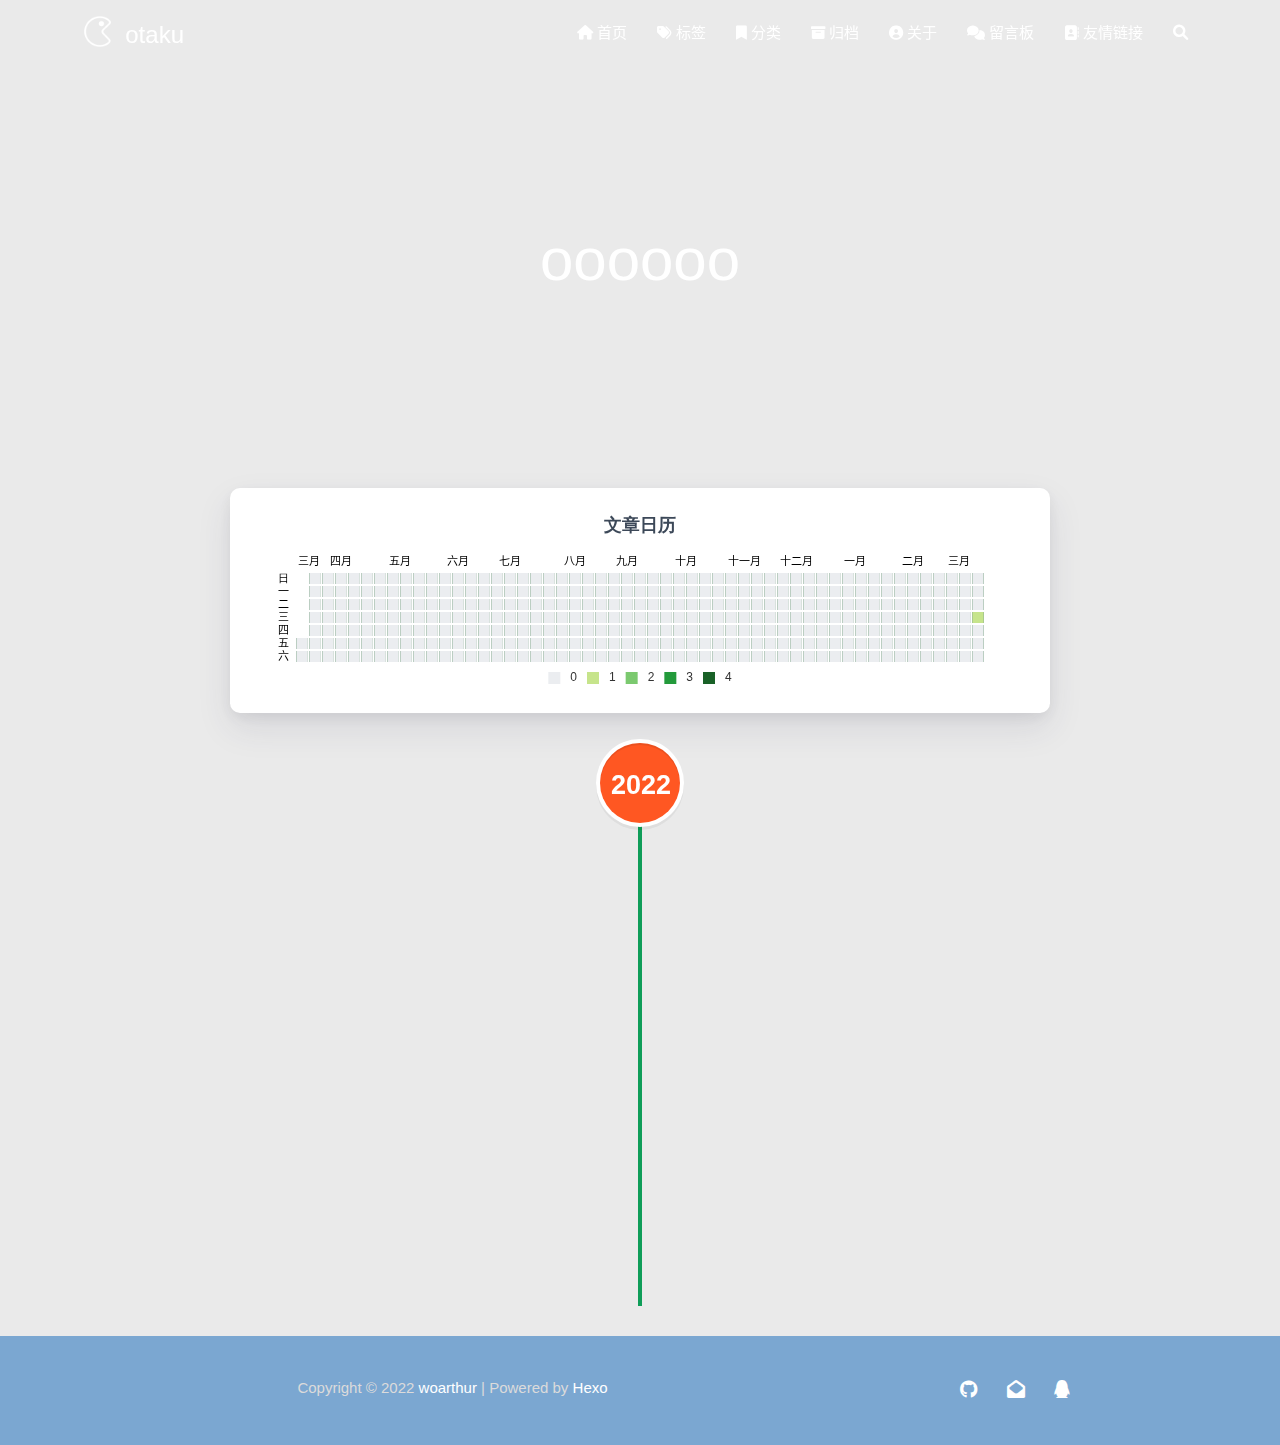
==== commit 0b1db5b0: "Site updated: 2022-03-26 16:06:31" ====
--- a/archives/2022/index.html
+++ b/archives/2022/index.html
@@ -405,7 +405,7 @@
         },
         calendar: [{
             left: 'center',
-            range: ["2021-03-25", "2022-03-25"],
+            range: ["2021-03-26", "2022-03-26"],
             cellSize: [13, 13],
             splitLine: {
                 show: false
@@ -432,7 +432,7 @@
             type: 'heatmap',
             coordinateSystem: 'calendar',
             calendarIndex: 0,
-            data: [["2021-03-25", 0], ["2021-03-26", 0], ["2021-03-27", 0], ["2021-03-28", 0], ["2021-03-29", 0], ["2021-03-30", 0], ["2021-03-31", 0], ["2021-04-01", 0], ["2021-04-02", 0], ["2021-04-03", 0], ["2021-04-04", 0], ["2021-04-05", 0], ["2021-04-06", 0], ["2021-04-07", 0], ["2021-04-08", 0], ["2021-04-09", 0], ["2021-04-10", 0], ["2021-04-11", 0], ["2021-04-12", 0], ["2021-04-13", 0], ["2021-04-14", 0], ["2021-04-15", 0], ["2021-04-16", 0], ["2021-04-17", 0], ["2021-04-18", 0], ["2021-04-19", 0], ["2021-04-20", 0], ["2021-04-21", 0], ["2021-04-22", 0], ["2021-04-23", 0], ["2021-04-24", 0], ["2021-04-25", 0], ["2021-04-26", 0], ["2021-04-27", 0], ["2021-04-28", 0], ["2021-04-29", 0], ["2021-04-30", 0], ["2021-05-01", 0], ["2021-05-02", 0], ["2021-05-03", 0], ["2021-05-04", 0], ["2021-05-05", 0], ["2021-05-06", 0], ["2021-05-07", 0], ["2021-05-08", 0], ["2021-05-09", 0], ["2021-05-10", 0], ["2021-05-11", 0], ["2021-05-12", 0], ["2021-05-13", 0], ["2021-05-14", 0], ["2021-05-15", 0], ["2021-05-16", 0], ["2021-05-17", 0], ["2021-05-18", 0], ["2021-05-19", 0], ["2021-05-20", 0], ["2021-05-21", 0], ["2021-05-22", 0], ["2021-05-23", 0], ["2021-05-24", 0], ["2021-05-25", 0], ["2021-05-26", 0], ["2021-05-27", 0], ["2021-05-28", 0], ["2021-05-29", 0], ["2021-05-30", 0], ["2021-05-31", 0], ["2021-06-01", 0], ["2021-06-02", 0], ["2021-06-03", 0], ["2021-06-04", 0], ["2021-06-05", 0], ["2021-06-06", 0], ["2021-06-07", 0], ["2021-06-08", 0], ["2021-06-09", 0], ["2021-06-10", 0], ["2021-06-11", 0], ["2021-06-12", 0], ["2021-06-13", 0], ["2021-06-14", 0], ["2021-06-15", 0], ["2021-06-16", 0], ["2021-06-17", 0], ["2021-06-18", 0], ["2021-06-19", 0], ["2021-06-20", 0], ["2021-06-21", 0], ["2021-06-22", 0], ["2021-06-23", 0], ["2021-06-24", 0], ["2021-06-25", 0], ["2021-06-26", 0], ["2021-06-27", 0], ["2021-06-28", 0], ["2021-06-29", 0], ["2021-06-30", 0], ["2021-07-01", 0], ["2021-07-02", 0], ["2021-07-03", 0], ["2021-07-04", 0], ["2021-07-05", 0], ["2021-07-06", 0], ["2021-07-07", 0], ["2021-07-08", 0], ["2021-07-09", 0], ["2021-07-10", 0], ["2021-07-11", 0], ["2021-07-12", 0], ["2021-07-13", 0], ["2021-07-14", 0], ["2021-07-15", 0], ["2021-07-16", 0], ["2021-07-17", 0], ["2021-07-18", 0], ["2021-07-19", 0], ["2021-07-20", 0], ["2021-07-21", 0], ["2021-07-22", 0], ["2021-07-23", 0], ["2021-07-24", 0], ["2021-07-25", 0], ["2021-07-26", 0], ["2021-07-27", 0], ["2021-07-28", 0], ["2021-07-29", 0], ["2021-07-30", 0], ["2021-07-31", 0], ["2021-08-01", 0], ["2021-08-02", 0], ["2021-08-03", 0], ["2021-08-04", 0], ["2021-08-05", 0], ["2021-08-06", 0], ["2021-08-07", 0], ["2021-08-08", 0], ["2021-08-09", 0], ["2021-08-10", 0], ["2021-08-11", 0], ["2021-08-12", 0], ["2021-08-13", 0], ["2021-08-14", 0], ["2021-08-15", 0], ["2021-08-16", 0], ["2021-08-17", 0], ["2021-08-18", 0], ["2021-08-19", 0], ["2021-08-20", 0], ["2021-08-21", 0], ["2021-08-22", 0], ["2021-08-23", 0], ["2021-08-24", 0], ["2021-08-25", 0], ["2021-08-26", 0], ["2021-08-27", 0], ["2021-08-28", 0], ["2021-08-29", 0], ["2021-08-30", 0], ["2021-08-31", 0], ["2021-09-01", 0], ["2021-09-02", 0], ["2021-09-03", 0], ["2021-09-04", 0], ["2021-09-05", 0], ["2021-09-06", 0], ["2021-09-07", 0], ["2021-09-08", 0], ["2021-09-09", 0], ["2021-09-10", 0], ["2021-09-11", 0], ["2021-09-12", 0], ["2021-09-13", 0], ["2021-09-14", 0], ["2021-09-15", 0], ["2021-09-16", 0], ["2021-09-17", 0], ["2021-09-18", 0], ["2021-09-19", 0], ["2021-09-20", 0], ["2021-09-21", 0], ["2021-09-22", 0], ["2021-09-23", 0], ["2021-09-24", 0], ["2021-09-25", 0], ["2021-09-26", 0], ["2021-09-27", 0], ["2021-09-28", 0], ["2021-09-29", 0], ["2021-09-30", 0], ["2021-10-01", 0], ["2021-10-02", 0], ["2021-10-03", 0], ["2021-10-04", 0], ["2021-10-05", 0], ["2021-10-06", 0], ["2021-10-07", 0], ["2021-10-08", 0], ["2021-10-09", 0], ["2021-10-10", 0], ["2021-10-11", 0], ["2021-10-12", 0], ["2021-10-13", 0], ["2021-10-14", 0], ["2021-10-15", 0], ["2021-10-16", 0], ["2021-10-17", 0], ["2021-10-18", 0], ["2021-10-19", 0], ["2021-10-20", 0], ["2021-10-21", 0], ["2021-10-22", 0], ["2021-10-23", 0], ["2021-10-24", 0], ["2021-10-25", 0], ["2021-10-26", 0], ["2021-10-27", 0], ["2021-10-28", 0], ["2021-10-29", 0], ["2021-10-30", 0], ["2021-10-31", 0], ["2021-11-01", 0], ["2021-11-02", 0], ["2021-11-03", 0], ["2021-11-04", 0], ["2021-11-05", 0], ["2021-11-06", 0], ["2021-11-07", 0], ["2021-11-08", 0], ["2021-11-09", 0], ["2021-11-10", 0], ["2021-11-11", 0], ["2021-11-12", 0], ["2021-11-13", 0], ["2021-11-14", 0], ["2021-11-15", 0], ["2021-11-16", 0], ["2021-11-17", 0], ["2021-11-18", 0], ["2021-11-19", 0], ["2021-11-20", 0], ["2021-11-21", 0], ["2021-11-22", 0], ["2021-11-23", 0], ["2021-11-24", 0], ["2021-11-25", 0], ["2021-11-26", 0], ["2021-11-27", 0], ["2021-11-28", 0], ["2021-11-29", 0], ["2021-11-30", 0], ["2021-12-01", 0], ["2021-12-02", 0], ["2021-12-03", 0], ["2021-12-04", 0], ["2021-12-05", 0], ["2021-12-06", 0], ["2021-12-07", 0], ["2021-12-08", 0], ["2021-12-09", 0], ["2021-12-10", 0], ["2021-12-11", 0], ["2021-12-12", 0], ["2021-12-13", 0], ["2021-12-14", 0], ["2021-12-15", 0], ["2021-12-16", 0], ["2021-12-17", 0], ["2021-12-18", 0], ["2021-12-19", 0], ["2021-12-20", 0], ["2021-12-21", 0], ["2021-12-22", 0], ["2021-12-23", 0], ["2021-12-24", 0], ["2021-12-25", 0], ["2021-12-26", 0], ["2021-12-27", 0], ["2021-12-28", 0], ["2021-12-29", 0], ["2021-12-30", 0], ["2021-12-31", 0], ["2022-01-01", 0], ["2022-01-02", 0], ["2022-01-03", 0], ["2022-01-04", 0], ["2022-01-05", 0], ["2022-01-06", 0], ["2022-01-07", 0], ["2022-01-08", 0], ["2022-01-09", 0], ["2022-01-10", 0], ["2022-01-11", 0], ["2022-01-12", 0], ["2022-01-13", 0], ["2022-01-14", 0], ["2022-01-15", 0], ["2022-01-16", 0], ["2022-01-17", 0], ["2022-01-18", 0], ["2022-01-19", 0], ["2022-01-20", 0], ["2022-01-21", 0], ["2022-01-22", 0], ["2022-01-23", 0], ["2022-01-24", 0], ["2022-01-25", 0], ["2022-01-26", 0], ["2022-01-27", 0], ["2022-01-28", 0], ["2022-01-29", 0], ["2022-01-30", 0], ["2022-01-31", 0], ["2022-02-01", 0], ["2022-02-02", 0], ["2022-02-03", 0], ["2022-02-04", 0], ["2022-02-05", 0], ["2022-02-06", 0], ["2022-02-07", 0], ["2022-02-08", 0], ["2022-02-09", 0], ["2022-02-10", 0], ["2022-02-11", 0], ["2022-02-12", 0], ["2022-02-13", 0], ["2022-02-14", 0], ["2022-02-15", 0], ["2022-02-16", 0], ["2022-02-17", 0], ["2022-02-18", 0], ["2022-02-19", 0], ["2022-02-20", 0], ["2022-02-21", 0], ["2022-02-22", 0], ["2022-02-23", 0], ["2022-02-24", 0], ["2022-02-25", 0], ["2022-02-26", 0], ["2022-02-27", 0], ["2022-02-28", 0], ["2022-03-01", 0], ["2022-03-02", 0], ["2022-03-03", 0], ["2022-03-04", 0], ["2022-03-05", 0], ["2022-03-06", 0], ["2022-03-07", 0], ["2022-03-08", 0], ["2022-03-09", 0], ["2022-03-10", 0], ["2022-03-11", 0], ["2022-03-12", 0], ["2022-03-13", 0], ["2022-03-14", 0], ["2022-03-15", 0], ["2022-03-16", 0], ["2022-03-17", 0], ["2022-03-18", 0], ["2022-03-19", 0], ["2022-03-20", 0], ["2022-03-21", 0], ["2022-03-22", 0], ["2022-03-23", 1], ["2022-03-24", 0], ["2022-03-25", 0]]
+            data: [["2021-03-26", 0], ["2021-03-27", 0], ["2021-03-28", 0], ["2021-03-29", 0], ["2021-03-30", 0], ["2021-03-31", 0], ["2021-04-01", 0], ["2021-04-02", 0], ["2021-04-03", 0], ["2021-04-04", 0], ["2021-04-05", 0], ["2021-04-06", 0], ["2021-04-07", 0], ["2021-04-08", 0], ["2021-04-09", 0], ["2021-04-10", 0], ["2021-04-11", 0], ["2021-04-12", 0], ["2021-04-13", 0], ["2021-04-14", 0], ["2021-04-15", 0], ["2021-04-16", 0], ["2021-04-17", 0], ["2021-04-18", 0], ["2021-04-19", 0], ["2021-04-20", 0], ["2021-04-21", 0], ["2021-04-22", 0], ["2021-04-23", 0], ["2021-04-24", 0], ["2021-04-25", 0], ["2021-04-26", 0], ["2021-04-27", 0], ["2021-04-28", 0], ["2021-04-29", 0], ["2021-04-30", 0], ["2021-05-01", 0], ["2021-05-02", 0], ["2021-05-03", 0], ["2021-05-04", 0], ["2021-05-05", 0], ["2021-05-06", 0], ["2021-05-07", 0], ["2021-05-08", 0], ["2021-05-09", 0], ["2021-05-10", 0], ["2021-05-11", 0], ["2021-05-12", 0], ["2021-05-13", 0], ["2021-05-14", 0], ["2021-05-15", 0], ["2021-05-16", 0], ["2021-05-17", 0], ["2021-05-18", 0], ["2021-05-19", 0], ["2021-05-20", 0], ["2021-05-21", 0], ["2021-05-22", 0], ["2021-05-23", 0], ["2021-05-24", 0], ["2021-05-25", 0], ["2021-05-26", 0], ["2021-05-27", 0], ["2021-05-28", 0], ["2021-05-29", 0], ["2021-05-30", 0], ["2021-05-31", 0], ["2021-06-01", 0], ["2021-06-02", 0], ["2021-06-03", 0], ["2021-06-04", 0], ["2021-06-05", 0], ["2021-06-06", 0], ["2021-06-07", 0], ["2021-06-08", 0], ["2021-06-09", 0], ["2021-06-10", 0], ["2021-06-11", 0], ["2021-06-12", 0], ["2021-06-13", 0], ["2021-06-14", 0], ["2021-06-15", 0], ["2021-06-16", 0], ["2021-06-17", 0], ["2021-06-18", 0], ["2021-06-19", 0], ["2021-06-20", 0], ["2021-06-21", 0], ["2021-06-22", 0], ["2021-06-23", 0], ["2021-06-24", 0], ["2021-06-25", 0], ["2021-06-26", 0], ["2021-06-27", 0], ["2021-06-28", 0], ["2021-06-29", 0], ["2021-06-30", 0], ["2021-07-01", 0], ["2021-07-02", 0], ["2021-07-03", 0], ["2021-07-04", 0], ["2021-07-05", 0], ["2021-07-06", 0], ["2021-07-07", 0], ["2021-07-08", 0], ["2021-07-09", 0], ["2021-07-10", 0], ["2021-07-11", 0], ["2021-07-12", 0], ["2021-07-13", 0], ["2021-07-14", 0], ["2021-07-15", 0], ["2021-07-16", 0], ["2021-07-17", 0], ["2021-07-18", 0], ["2021-07-19", 0], ["2021-07-20", 0], ["2021-07-21", 0], ["2021-07-22", 0], ["2021-07-23", 0], ["2021-07-24", 0], ["2021-07-25", 0], ["2021-07-26", 0], ["2021-07-27", 0], ["2021-07-28", 0], ["2021-07-29", 0], ["2021-07-30", 0], ["2021-07-31", 0], ["2021-08-01", 0], ["2021-08-02", 0], ["2021-08-03", 0], ["2021-08-04", 0], ["2021-08-05", 0], ["2021-08-06", 0], ["2021-08-07", 0], ["2021-08-08", 0], ["2021-08-09", 0], ["2021-08-10", 0], ["2021-08-11", 0], ["2021-08-12", 0], ["2021-08-13", 0], ["2021-08-14", 0], ["2021-08-15", 0], ["2021-08-16", 0], ["2021-08-17", 0], ["2021-08-18", 0], ["2021-08-19", 0], ["2021-08-20", 0], ["2021-08-21", 0], ["2021-08-22", 0], ["2021-08-23", 0], ["2021-08-24", 0], ["2021-08-25", 0], ["2021-08-26", 0], ["2021-08-27", 0], ["2021-08-28", 0], ["2021-08-29", 0], ["2021-08-30", 0], ["2021-08-31", 0], ["2021-09-01", 0], ["2021-09-02", 0], ["2021-09-03", 0], ["2021-09-04", 0], ["2021-09-05", 0], ["2021-09-06", 0], ["2021-09-07", 0], ["2021-09-08", 0], ["2021-09-09", 0], ["2021-09-10", 0], ["2021-09-11", 0], ["2021-09-12", 0], ["2021-09-13", 0], ["2021-09-14", 0], ["2021-09-15", 0], ["2021-09-16", 0], ["2021-09-17", 0], ["2021-09-18", 0], ["2021-09-19", 0], ["2021-09-20", 0], ["2021-09-21", 0], ["2021-09-22", 0], ["2021-09-23", 0], ["2021-09-24", 0], ["2021-09-25", 0], ["2021-09-26", 0], ["2021-09-27", 0], ["2021-09-28", 0], ["2021-09-29", 0], ["2021-09-30", 0], ["2021-10-01", 0], ["2021-10-02", 0], ["2021-10-03", 0], ["2021-10-04", 0], ["2021-10-05", 0], ["2021-10-06", 0], ["2021-10-07", 0], ["2021-10-08", 0], ["2021-10-09", 0], ["2021-10-10", 0], ["2021-10-11", 0], ["2021-10-12", 0], ["2021-10-13", 0], ["2021-10-14", 0], ["2021-10-15", 0], ["2021-10-16", 0], ["2021-10-17", 0], ["2021-10-18", 0], ["2021-10-19", 0], ["2021-10-20", 0], ["2021-10-21", 0], ["2021-10-22", 0], ["2021-10-23", 0], ["2021-10-24", 0], ["2021-10-25", 0], ["2021-10-26", 0], ["2021-10-27", 0], ["2021-10-28", 0], ["2021-10-29", 0], ["2021-10-30", 0], ["2021-10-31", 0], ["2021-11-01", 0], ["2021-11-02", 0], ["2021-11-03", 0], ["2021-11-04", 0], ["2021-11-05", 0], ["2021-11-06", 0], ["2021-11-07", 0], ["2021-11-08", 0], ["2021-11-09", 0], ["2021-11-10", 0], ["2021-11-11", 0], ["2021-11-12", 0], ["2021-11-13", 0], ["2021-11-14", 0], ["2021-11-15", 0], ["2021-11-16", 0], ["2021-11-17", 0], ["2021-11-18", 0], ["2021-11-19", 0], ["2021-11-20", 0], ["2021-11-21", 0], ["2021-11-22", 0], ["2021-11-23", 0], ["2021-11-24", 0], ["2021-11-25", 0], ["2021-11-26", 0], ["2021-11-27", 0], ["2021-11-28", 0], ["2021-11-29", 0], ["2021-11-30", 0], ["2021-12-01", 0], ["2021-12-02", 0], ["2021-12-03", 0], ["2021-12-04", 0], ["2021-12-05", 0], ["2021-12-06", 0], ["2021-12-07", 0], ["2021-12-08", 0], ["2021-12-09", 0], ["2021-12-10", 0], ["2021-12-11", 0], ["2021-12-12", 0], ["2021-12-13", 0], ["2021-12-14", 0], ["2021-12-15", 0], ["2021-12-16", 0], ["2021-12-17", 0], ["2021-12-18", 0], ["2021-12-19", 0], ["2021-12-20", 0], ["2021-12-21", 0], ["2021-12-22", 0], ["2021-12-23", 0], ["2021-12-24", 0], ["2021-12-25", 0], ["2021-12-26", 0], ["2021-12-27", 0], ["2021-12-28", 0], ["2021-12-29", 0], ["2021-12-30", 0], ["2021-12-31", 0], ["2022-01-01", 0], ["2022-01-02", 0], ["2022-01-03", 0], ["2022-01-04", 0], ["2022-01-05", 0], ["2022-01-06", 0], ["2022-01-07", 0], ["2022-01-08", 0], ["2022-01-09", 0], ["2022-01-10", 0], ["2022-01-11", 0], ["2022-01-12", 0], ["2022-01-13", 0], ["2022-01-14", 0], ["2022-01-15", 0], ["2022-01-16", 0], ["2022-01-17", 0], ["2022-01-18", 0], ["2022-01-19", 0], ["2022-01-20", 0], ["2022-01-21", 0], ["2022-01-22", 0], ["2022-01-23", 0], ["2022-01-24", 0], ["2022-01-25", 0], ["2022-01-26", 0], ["2022-01-27", 0], ["2022-01-28", 0], ["2022-01-29", 0], ["2022-01-30", 0], ["2022-01-31", 0], ["2022-02-01", 0], ["2022-02-02", 0], ["2022-02-03", 0], ["2022-02-04", 0], ["2022-02-05", 0], ["2022-02-06", 0], ["2022-02-07", 0], ["2022-02-08", 0], ["2022-02-09", 0], ["2022-02-10", 0], ["2022-02-11", 0], ["2022-02-12", 0], ["2022-02-13", 0], ["2022-02-14", 0], ["2022-02-15", 0], ["2022-02-16", 0], ["2022-02-17", 0], ["2022-02-18", 0], ["2022-02-19", 0], ["2022-02-20", 0], ["2022-02-21", 0], ["2022-02-22", 0], ["2022-02-23", 0], ["2022-02-24", 0], ["2022-02-25", 0], ["2022-02-26", 0], ["2022-02-27", 0], ["2022-02-28", 0], ["2022-03-01", 0], ["2022-03-02", 0], ["2022-03-03", 0], ["2022-03-04", 0], ["2022-03-05", 0], ["2022-03-06", 0], ["2022-03-07", 0], ["2022-03-08", 0], ["2022-03-09", 0], ["2022-03-10", 0], ["2022-03-11", 0], ["2022-03-12", 0], ["2022-03-13", 0], ["2022-03-14", 0], ["2022-03-15", 0], ["2022-03-16", 0], ["2022-03-17", 0], ["2022-03-18", 0], ["2022-03-19", 0], ["2022-03-20", 0], ["2022-03-21", 0], ["2022-03-22", 0], ["2022-03-23", 1], ["2022-03-24", 0], ["2022-03-25", 0], ["2022-03-26", 0]]
         }]
 
     };
